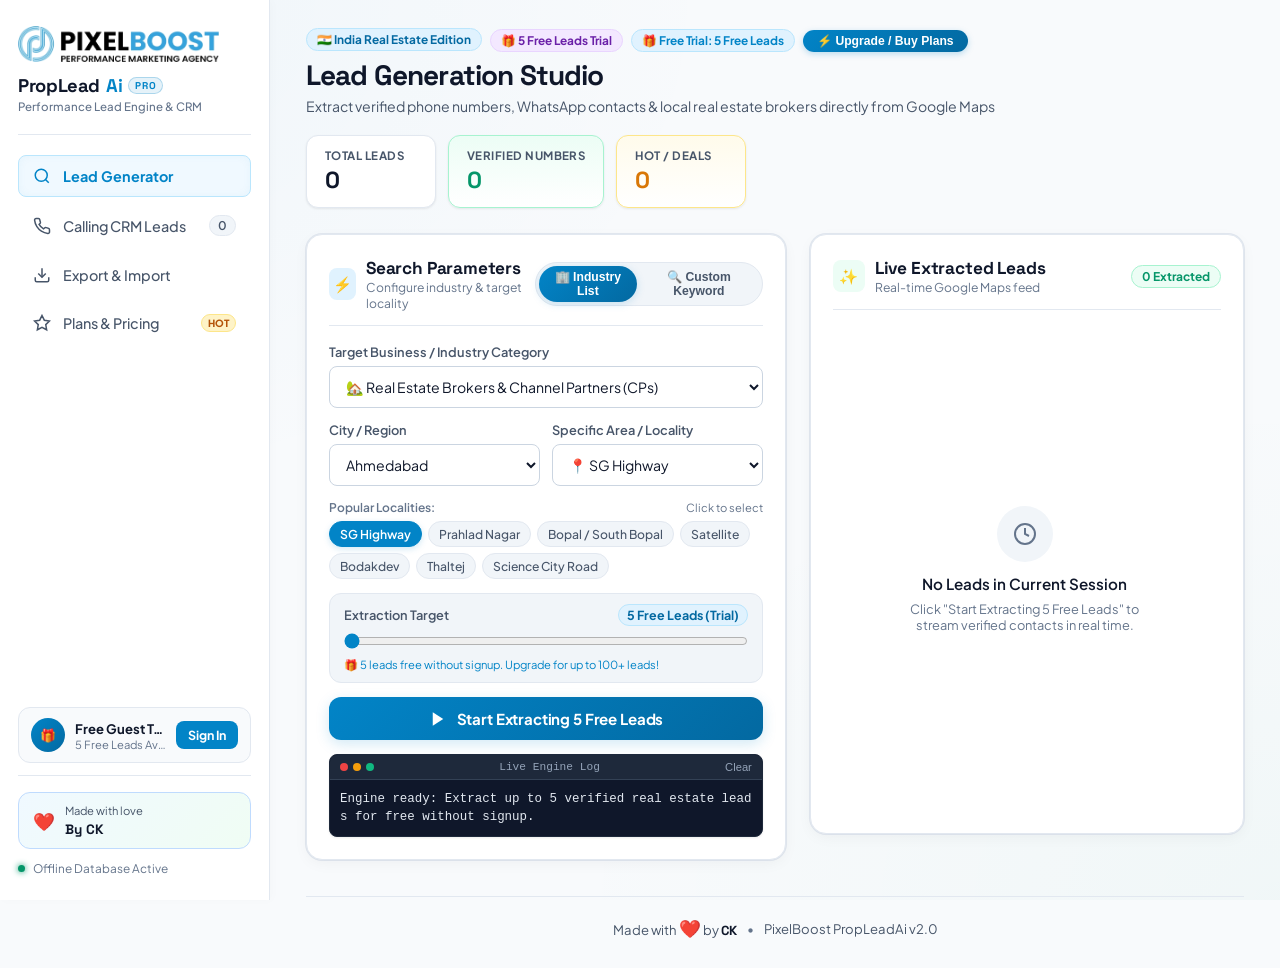
==== static/index.html @ d2bf22d0 "Add 5 free leads trial without signup & official pricing plans with WhatsApp checkout" ====
<!DOCTYPE html>
<html lang="en">
<head>
  <meta charset="UTF-8">
  <meta name="viewport" content="width=device-width, initial-scale=1.0">
  <title>PixelBoost PropLeadAi — Real Estate Lead Generation & Calling CRM</title>
  <meta name="description" content="PixelBoost PropLeadAi - AI-Powered Real Estate Lead Scraper & Telecalling CRM for India. Extract verified phone numbers, WhatsApp, and Instagram contacts from Google Maps.">
  <link rel="icon" type="image/png" href="logo_icon.png">
  <link rel="preconnect" href="https://fonts.googleapis.com">
  <link rel="preconnect" href="https://fonts.gstatic.com" crossorigin>
  <link href="https://fonts.googleapis.com/css2?family=Plus+Jakarta+Sans:wght@300;400;500;600;700;800&family=Space+Grotesk:wght@500;700&display=swap" rel="stylesheet">
  <link rel="stylesheet" href="style.css">
</head>
<body>
  <div class="app-layout">
    <!-- Sidebar Navigation -->
    <aside class="sidebar">
      <div class="sidebar-brand">
        <div class="brand-logo-wrap">
          <img src="logo_badge.png" alt="PixelBoost Logo" class="sidebar-logo-img">
        </div>
        <div class="brand-text">
          <h2>PropLead<span class="brand-highlight">Ai</span> <span class="pro-badge">PRO</span></h2>
          <p class="brand-sub">Performance Lead Engine & CRM</p>
        </div>
      </div>

      <nav class="sidebar-nav">
        <button class="nav-item active" data-tab="scraper" id="nav-scraper">
          <svg width="18" height="18" viewBox="0 0 24 24" fill="none" stroke="currentColor" stroke-width="2">
            <circle cx="11" cy="11" r="8"></circle>
            <line x1="21" y1="21" x2="16.65" y2="16.65"></line>
          </svg>
          <span>Lead Generator</span>
        </button>
        <button class="nav-item" data-tab="crm" id="nav-crm">
          <svg width="18" height="18" viewBox="0 0 24 24" fill="none" stroke="currentColor" stroke-width="2">
            <path d="M22 16.92v3a2 2 0 0 1-2.18 2 19.79 19.79 0 0 1-8.63-3.07 19.5 19.5 0 0 1-6-6 19.79 19.79 0 0 1-3.07-8.67A2 2 0 0 1 4.11 2h3a2 2 0 0 1 2 1.72 12.84 12.84 0 0 0 .7 2.81 2 2 0 0 1-.45 2.11L8.09 9.91a16 16 0 0 0 6 6l1.27-1.27a2 2 0 0 1 2.11-.45 12.84 12.84 0 0 0 2.81.7A2 2 0 0 1 22 16.92z"></path>
          </svg>
          <span>Calling CRM Leads</span>
          <span class="count-pill" id="sidebar-lead-count">0</span>
        </button>
        <button class="nav-item" data-tab="export" id="nav-export">
          <svg width="18" height="18" viewBox="0 0 24 24" fill="none" stroke="currentColor" stroke-width="2">
            <path d="M21 15v4a2 2 0 0 1-2 2H5a2 2 0 0 1-2-2v-4"></path>
            <polyline points="7 10 12 15 17 10"></polyline>
            <line x1="12" y1="15" x2="12" y2="3"></line>
          </svg>
          <span>Export & Import</span>
        </button>
        <!-- Pricing & Plans Tab -->
        <button class="nav-item" data-tab="pricing" id="nav-pricing">
          <svg width="18" height="18" viewBox="0 0 24 24" fill="none" stroke="currentColor" stroke-width="2">
            <polygon points="12 2 15.09 8.26 22 9.27 17 14.14 18.18 21.02 12 17.77 5.82 21.02 7 14.14 2 9.27 8.91 8.26 12 2"></polygon>
          </svg>
          <span>Plans & Pricing</span>
          <span class="pro-tag-pill">HOT</span>
        </button>
        <!-- Master Admin Tab (Only for Super Admin) -->
        <button class="nav-item hidden" data-tab="admin" id="nav-admin">
          <svg width="18" height="18" viewBox="0 0 24 24" fill="none" stroke="currentColor" stroke-width="2">
            <path d="M17 21v-2a4 4 0 0 0-4-4H5a4 4 0 0 0-4 4v2"></path>
            <circle cx="9" cy="7" r="4"></circle>
            <path d="M23 21v-2a4 4 0 0 0-3-3.87"></path>
            <path d="M16 3.13a4 4 0 0 1 0 7.75"></path>
          </svg>
          <span>Master Admin</span>
          <span class="admin-shield-badge">Admin</span>
        </button>
      </nav>

      <!-- User Account & Tenant Profile Card -->
      <div class="user-profile-card">
        <div class="user-avatar-circle" id="user-avatar-initials">🎁</div>
        <div class="user-meta-box">
          <div class="user-meta-name" id="user-display-name">Free Guest Trial</div>
          <div class="user-meta-email" id="user-display-email">5 Free Leads Available</div>
        </div>
        <a href="/login.html" class="btn-guest-login-btn hidden" id="btn-guest-login">Sign In</a>
        <button class="btn-logout hidden" id="btn-logout" title="Sign Out">
          <svg width="16" height="16" viewBox="0 0 24 24" fill="none" stroke="currentColor" stroke-width="2">
            <path d="M9 21H5a2 2 0 0 1-2-2V5a2 2 0 0 1 2-2h4"></path>
            <polyline points="16 17 21 12 16 7"></polyline>
            <line x1="21" y1="12" x2="9" y2="12"></line>
          </svg>
        </button>
      </div>

      <div class="sidebar-footer">
        <div class="made-by-card">
          <span class="heart-pulse">❤️</span>
          <div class="made-by-text">
            <span>Made with love</span>
            <strong>By CK</strong>
          </div>
        </div>
        <div class="system-status">
          <span class="live-dot"></span>
          <span id="tenant-status-label">Offline Database Active</span>
        </div>
      </div>
    </aside>

    <!-- Main Content Area -->
    <main class="main-content">
      <!-- Top Header Stats Bar -->
      <header class="top-header">
        <div class="header-title-box">
          <div style="display: flex; align-items: center; gap: 8px; flex-wrap: wrap;">
            <div class="badge-pill">🇮🇳 India Real Estate Edition</div>
            <div class="tenant-badge-pill" id="header-tenant-pill">🎁 5 Free Leads Trial</div>
            <div class="credits-counter-pill" id="header-credits-pill">🎯 Credits: 5 Free Leads</div>
            <button class="btn-header-upgrade" id="btn-header-upgrade">⚡ Upgrade / Buy Plans</button>
          </div>
          <h1 id="page-title">Lead Generation Studio</h1>
          <p id="page-subtitle">Extract verified phone numbers, WhatsApp contacts & local real estate brokers directly from Google Maps</p>
        </div>
        <div class="header-metrics">
          <div class="metric-card">
            <span class="metric-label">Total Leads</span>
            <span class="metric-num" id="stat-total">0</span>
          </div>
          <div class="metric-card highlight-green">
            <span class="metric-label">Verified Numbers</span>
            <span class="metric-num text-emerald" id="stat-phone">0</span>
          </div>
          <div class="metric-card highlight-amber">
            <span class="metric-label">Hot / Deals</span>
            <span class="metric-num text-amber" id="stat-interested">0</span>
          </div>
        </div>
      </header>

      <!-- TAB 1: SCRAPER STUDIO -->
      <section class="tab-pane active" id="tab-scraper">
        <div class="scraper-grid">
          <!-- Scraper Control Card -->
          <div class="card scraper-card">
            <div class="card-top-bar">
              <div class="card-heading">
                <span class="card-icon-tag">⚡</span>
                <div>
                  <h3>Search Parameters</h3>
                  <p>Configure industry & target locality</p>
                </div>
              </div>
              <!-- Search Mode Toggle -->
              <div class="mode-toggle-group">
                <button type="button" class="mode-btn active" id="mode-btn-preset">🏢 Industry List</button>
                <button type="button" class="mode-btn" id="mode-btn-custom">🔍 Custom Keyword</button>
              </div>
            </div>
            
            <form id="scraper-form" class="clean-form">
              <!-- Industry Category Preset -->
              <div class="form-row" id="group-preset-category">
                <label class="form-label">Target Business / Industry Category</label>
                <div class="input-wrapper">
                  <select id="search-category" class="select-field">
                    <optgroup label="🏠 Real Estate & Property">
                      <option value="Real Estate Agents" selected>🏡 Real Estate Brokers & Channel Partners (CPs)</option>
                      <option value="Builders and Developers">🏗️ Builders & Real Estate Developers</option>
                      <option value="Commercial Real Estate Agency">🏢 Commercial Property Brokers & Consultants</option>
                      <option value="Interior Designers">🎨 Interior Designers & Architects</option>
                      <option value="Civil Contractors">🔨 Civil Engineers & Building Contractors</option>
                      <option value="Home Loan Agents">💳 Home Loan Agents & DSAs</option>
                      <option value="Property Lawyers">⚖️ Property Advocates & Title Lawyers</option>
                      <option value="Property Valuers">📋 Approved Property Valuers & Surveyors</option>
                    </optgroup>
                    <optgroup label="🏢 High-Ticket Services & Finance">
                      <option value="Chartered Accountants">📊 Chartered Accountants (CAs) & Tax Advisors</option>
                      <option value="Business Consultants">💼 Business Management Consultants</option>
                      <option value="Financial Advisors">📈 Wealth Managers & Mutual Fund Distributors</option>
                      <option value="Insurance Agency">🛡️ General & Life Insurance Brokers</option>
                    </optgroup>
                    <optgroup label="🏥 Healthcare & Wellness">
                      <option value="Doctors and Clinics">🩺 Specialist Doctors & Multi-Speciality Clinics</option>
                      <option value="Dentists">🦷 Dental Surgeons & Implant Clinics</option>
                      <option value="Hospitals">🏥 Private Hospitals & Nursing Homes</option>
                      <option value="Diagnostic Centers">🔬 Pathology Labs & MRI Centers</option>
                      <option value="Pharmaceutical Manufacturers">💊 Pharma Manufacturers & Stockists</option>
                    </optgroup>
                    <optgroup label="🚗 Auto, Retail & Hospitality">
                      <option value="Car Dealers">🚘 Used & Luxury Car Dealerships</option>
                      <option value="Jewellery Showrooms">💎 Gold & Diamond Jewellery Showrooms</option>
                      <option value="Hotels and Resorts">🏨 Boutique Hotels & Luxury Resorts</option>
                      <option value="Banquet Halls">🎉 Banquet Halls & Wedding Lawns</option>
                    </optgroup>
                    <optgroup label="🎓 Education & Tech">
                      <option value="Coaching Institutes">📚 IIT/NEET & UPSC Coaching Centers</option>
                      <option value="Overseas Education Consultants">✈️ Study Visa & Immigration Consultants</option>
                      <option value="Software Companies">💻 IT Services & Software Agencies</option>
                    </optgroup>
                  </select>
                </div>
              </div>

              <!-- Custom Keyword (Hidden by default) -->
              <div class="form-row hidden" id="group-custom-keyword">
                <label class="form-label">Custom Search Keyword</label>
                <div class="input-wrapper">
                  <input type="text" id="custom-query" class="text-field" placeholder="e.g. Solar panel installers, Organic food exporters...">
                </div>
              </div>

              <!-- City and Locality 2-Column Row -->
              <div class="form-grid-2">
                <div class="form-row">
                  <label class="form-label">City / Region</label>
                  <select id="preset-city-select" class="select-field">
                    <optgroup label="🏙️ Top Indian Metros">
                      <option value="Ahmedabad" selected>Ahmedabad</option>
                      <option value="Mumbai">Mumbai</option>
                      <option value="Delhi NCR">Delhi NCR</option>
                      <option value="Bengaluru">Bengaluru</option>
                      <option value="Hyderabad">Hyderabad</option>
                      <option value="Pune">Pune</option>
                      <option value="Chennai">Chennai</option>
                      <option value="Kolkata">Kolkata</option>
                    </optgroup>
                    <optgroup label="🚀 High-Growth Tier-2 Hubs">
                      <option value="Surat">Surat</option>
                      <option value="Vadodara">Vadodara</option>
                      <option value="Rajkot">Rajkot</option>
                      <option value="Jaipur">Jaipur</option>
                      <option value="Indore">Indore</option>
                      <option value="Lucknow">Lucknow</option>
                      <option value="Chandigarh">Chandigarh</option>
                      <option value="Nagpur">Nagpur</option>
                      <option value="Coimbatore">Coimbatore</option>
                      <option value="Kochi">Kochi</option>
                    </optgroup>
                  </select>
                </div>

                <div class="form-row">
                  <label class="form-label">Specific Area / Locality</label>
                  <select id="preset-locality-select" class="select-field">
                    <!-- Populated dynamically via JS -->
                  </select>
                </div>
              </div>

              <!-- Quick Locality Chips -->
              <div class="form-row" id="chips-area-group">
                <div class="chip-label-row">
                  <span class="sub-label">Popular Localities:</span>
                  <span class="text-dim-xs">Click to select</span>
                </div>
                <div class="chips-container" id="quick-locality-chips"></div>
              </div>

              <!-- Max Results Volume Slider -->
              <div class="form-row">
                <div class="slider-box">
                  <div class="slider-header">
                    <span class="form-label">Extraction Target</span>
                    <span class="slider-pill" id="target-count-badge">5 Free Leads (Trial)</span>
                  </div>
                  <input type="range" id="max-results" min="5" max="100" value="5" step="5" class="range-slider">
                  <span class="text-dim-xs" id="slider-helper-text" style="margin-top: 4px; display: block; color: var(--primary);">🎁 5 leads free without signup. Upgrade for up to 100+ leads!</span>
                </div>
              </div>

              <!-- Start Button -->
              <button type="submit" class="btn-hero btn-extract" id="btn-start-scrape">
                <svg width="18" height="18" viewBox="0 0 24 24" fill="currentColor">
                  <polygon points="5 3 19 12 5 21 5 3"></polygon>
                </svg>
                <span>Start Extracting 5 Free Leads</span>
              </button>

              <!-- Stop Button -->
              <button type="button" class="btn-hero btn-stop hidden" id="btn-stop-scrape">
                <svg width="18" height="18" viewBox="0 0 24 24" fill="currentColor">
                  <rect x="6" y="6" width="12" height="12"></rect>
                </svg>
                <span>Stop Extraction</span>
              </button>
            </form>

            <!-- Progress Bar -->
            <div class="progress-box hidden" id="progress-container">
              <div class="progress-info">
                <span id="progress-status-text">Initializing Browser...</span>
                <span id="progress-percent" class="font-mono">0%</span>
              </div>
              <div class="progress-bar-bg">
                <div class="progress-bar-fill" id="progress-bar"></div>
              </div>
            </div>

            <!-- Terminal Console Logs -->
            <div class="console-box">
              <div class="console-top">
                <div class="console-lights">
                  <span></span><span></span><span></span>
                </div>
                <span class="console-title">Live Engine Log</span>
                <button type="button" class="console-clear" id="btn-clear-logs">Clear</button>
              </div>
              <div class="console-body" id="console-logs">
                <div class="log-line text-dim">Engine ready: Extract up to 5 verified real estate leads for free without signup.</div>
              </div>
            </div>
          </div>

          <!-- Live Feed Stream Card -->
          <div class="card stream-card">
            <div class="card-top-bar">
              <div class="card-heading">
                <span class="card-icon-tag green">✨</span>
                <div>
                  <h3>Live Extracted Leads</h3>
                  <p>Real-time Google Maps feed</p>
                </div>
              </div>
              <span class="live-counter" id="live-extracted-counter">0 Extracted</span>
            </div>

            <div class="stream-scroll-box" id="live-leads-list">
              <div class="stream-empty" id="stream-placeholder">
                <div class="empty-icon-circle">
                  <svg width="24" height="24" viewBox="0 0 24 24" fill="none" stroke="currentColor" stroke-width="2">
                    <circle cx="12" cy="12" r="10"></circle>
                    <polyline points="12 6 12 12 16 14"></polyline>
                  </svg>
                </div>
                <h4>No Leads in Current Session</h4>
                <p>Click "Start Extracting 5 Free Leads" to stream verified contacts in real time.</p>
              </div>
            </div>
          </div>
        </div>
      </section>

      <!-- TAB 2: CRM PIPELINE -->
      <section class="tab-pane" id="tab-crm">
        <div class="card crm-card">
          <!-- CRM Toolbar -->
          <div class="crm-header-toolbar">
            <div class="search-input-box">
              <svg width="16" height="16" viewBox="0 0 24 24" fill="none" stroke="currentColor" stroke-width="2">
                <circle cx="11" cy="11" r="8"></circle>
                <line x1="21" y1="21" x2="16.65" y2="16.65"></line>
              </svg>
              <input type="text" id="crm-search" placeholder="Search by name, phone, address, note">
            </div>

            <div class="filter-controls">
              <select id="filter-status" class="filter-select">
                <option value="">All Statuses</option>
                <option value="New">🟢 New</option>
                <option value="Interested">⭐ Interested / Hot</option>
                <option value="Follow-up">📅 Follow-up</option>
                <option value="RNR">📵 Ringing / No Answer</option>
                <option value="Not Interested">❌ Not Interested</option>
                <option value="Deal Closed">🏆 Deal Closed</option>
              </select>

              <select id="filter-area" class="filter-select">
                <option value="">📍 All Areas / Cities</option>
              </select>

              <select id="filter-phone" class="filter-select">
                <option value="">📞 Has Phone Number</option>
                <option value="true">With Phone Only</option>
                <option value="false">Without Phone</option>
              </select>

              <button class="btn-control" id="btn-refresh-leads">
                <svg width="14" height="14" viewBox="0 0 24 24" fill="none" stroke="currentColor" stroke-width="2">
                  <polyline points="23 4 23 10 17 10"></polyline>
                  <path d="M20.49 15a9 9 0 1 1-2.12-9.36L23 10"></path>
                </svg>
                <span>Refresh</span>
              </button>
            </div>
          </div>

          <!-- Bulk Selection Actions Bar -->
          <div class="bulk-bar hidden" id="bulk-actions-bar">
            <span><strong id="selected-count">0</strong> leads selected</span>
            <div class="bulk-actions-right">
              <select id="bulk-status-select" class="select-field-sm">
                <option value="">Set Status...</option>
                <option value="New">New</option>
                <option value="Interested">Interested / Hot</option>
                <option value="Follow-up">Follow-up</option>
                <option value="RNR">Ringing / No Answer</option>
                <option value="Not Interested">Not Interested</option>
                <option value="Deal Closed">Deal Closed</option>
              </select>
              <button class="btn-sm btn-primary-sm" id="btn-apply-bulk-status">Apply Status</button>
              <button class="btn-sm btn-danger-sm" id="btn-bulk-delete">Delete Selected</button>
            </div>
          </div>

          <!-- Table Container -->
          <div class="crm-table-container">
            <table class="crm-table" id="leads-table">
              <thead>
                <tr>
                  <th style="width: 38px;">
                    <input type="checkbox" id="select-all-leads">
                  </th>
                  <th>Business / Contact Name</th>
                  <th>Calling & WhatsApp</th>
                  <th>Locality & Address</th>
                  <th>Rating</th>
                  <th>Calling Pipeline</th>
                  <th>Staff Notes / Comments</th>
                  <th style="text-align: right;">Actions</th>
                </tr>
              </thead>
              <tbody id="leads-table-body">
                <tr>
                  <td colspan="8" style="text-align: center; padding: 40px; color: var(--text-dim);">
                    Loading verified leads...
                  </td>
                </tr>
              </tbody>
            </table>
          </div>

          <!-- Table Footer -->
          <div class="table-footer-bar">
            <span id="crm-footer-stats">Showing 0 of 0 leads</span>
            <div class="footer-export-btns">
              <a href="/api/export/csv" target="_blank" class="btn-text-link" id="crm-quick-csv">Download CSV</a>
              <a href="/api/export/excel" target="_blank" class="btn-text-link" id="crm-quick-excel">Download Excel</a>
            </div>
          </div>
        </div>
      </section>

      <!-- TAB 3: EXPORT & IMPORT -->
      <section class="tab-pane" id="tab-export">
        <div class="export-layout">
          <!-- Formatted Export Card -->
          <div class="card export-card">
            <div class="card-top-bar">
              <div class="card-heading">
                <span class="card-icon-tag">📥</span>
                <div>
                  <h3>Telecalling Sheets</h3>
                  <p>Export formatted sheets for callers</p>
                </div>
              </div>
            </div>

            <div class="export-formats-grid">
              <div class="export-format-item">
                <div class="format-icon excel-icon">XLSX</div>
                <div class="format-desc">
                  <h4>Microsoft Excel Spreadsheet</h4>
                  <p>Formatted calling sheet with clickable WhatsApp & dial links.</p>
                </div>
                <a href="/api/export/excel" target="_blank" class="btn-download" id="btn-export-excel-main">Download Excel</a>
              </div>

              <div class="export-format-item">
                <div class="format-icon csv-icon">CSV</div>
                <div class="format-desc">
                  <h4>Standard CSV Export</h4>
                  <p>Compatible with all dialers, Google Sheets, and CRM tools.</p>
                </div>
                <a href="/api/export/csv" target="_blank" class="btn-download secondary" id="btn-export-csv-main">Download CSV</a>
              </div>
            </div>
          </div>

          <!-- CSV Import Card -->
          <div class="card import-card">
            <div class="card-top-bar">
              <div class="card-heading">
                <span class="card-icon-tag">📤</span>
                <div>
                  <h3>Merge Existing Sheets</h3>
                  <p>Import CSV with automatic phone deduplication</p>
                </div>
              </div>
            </div>

            <form id="import-form" class="dropzone-box">
              <input type="file" id="import-file" accept=".csv" class="file-hidden">
              <label for="import-file" class="dropzone-content">
                <div class="upload-icon-circle">
                  <svg width="28" height="28" viewBox="0 0 24 24" fill="none" stroke="currentColor" stroke-width="1.8">
                    <path d="M21 15v4a2 2 0 0 1-2 2H5a2 2 0 0 1-2-2v-4"></path>
                    <polyline points="17 8 12 3 7 8"></polyline>
                    <line x1="12" y1="3" x2="12" y2="15"></line>
                  </svg>
                </div>
                <span class="dropzone-main-text">Click to choose a CSV file or drag & drop</span>
                <span class="dropzone-sub-text" id="file-name-display">Supports columns: Name, Phone, Address, City</span>
              </label>
              <button type="submit" class="btn-hero full-width mt-3" id="btn-import-submit" disabled>
                <span>Import & Merge Into CRM</span>
              </button>
            </form>
            <div id="import-result"></div>
          </div>
        </div>
      </section>

      <!-- TAB 4: PRICING & PLANS -->
      <section class="tab-pane" id="tab-pricing">
        <div class="pricing-header-banner">
          <div class="badge-pill">💎 Transparent Pricing</div>
          <h2>Simple, Transparent Lead Plans</h2>
          <p>Extract verified real estate leads with direct WhatsApp & phone contacts. Get 5 leads free without signup!</p>
        </div>

        <!-- Pricing Matrix Table (Exact Match to User Specs) -->
        <div class="card pricing-table-card">
          <div class="card-top-bar">
            <div class="card-heading">
              <span class="card-icon-tag">📊</span>
              <div>
                <h3>Official Plan Comparison Matrix</h3>
                <p>Transparent pricing with per-lead rates</p>
              </div>
            </div>
          </div>

          <div class="pricing-table-wrap">
            <table class="pricing-matrix-table">
              <thead>
                <tr>
                  <th>Plan</th>
                  <th>Leads</th>
                  <th>Price</th>
                  <th>प्रति Lead (Cost/Lead)</th>
                  <th style="text-align: right;">Action</th>
                </tr>
              </thead>
              <tbody>
                <tr class="plan-row-free">
                  <td>
                    <div class="plan-cell-title">
                      <span class="plan-emoji">🆓</span>
                      <strong>Free</strong>
                      <span class="plan-trial-badge">Instant Preview</span>
                    </div>
                  </td>
                  <td><span class="font-mono font-bold">5 Leads</span></td>
                  <td><span class="font-mono text-emerald font-bold">₹0</span></td>
                  <td><span class="text-dim">—</span></td>
                  <td style="text-align: right;">
                    <button class="btn-plan-select btn-free-action" onclick="app.startFreeTrial()">Extract 5 Free</button>
                  </td>
                </tr>

                <tr class="plan-row-starter">
                  <td>
                    <div class="plan-cell-title">
                      <span class="plan-emoji">🚀</span>
                      <strong>Starter</strong>
                    </div>
                  </td>
                  <td><span class="font-mono font-bold">5 Leads</span></td>
                  <td><span class="font-mono font-bold text-main">₹79</span></td>
                  <td><span class="font-mono">₹15.80</span></td>
                  <td style="text-align: right;">
                    <button class="btn-plan-select" onclick="app.buyPlan('Starter', 5, 79)">Buy Starter (₹79)</button>
                  </td>
                </tr>

                <tr class="plan-row-growth">
                  <td>
                    <div class="plan-cell-title">
                      <span class="plan-emoji">📈</span>
                      <strong>Growth</strong>
                    </div>
                  </td>
                  <td><span class="font-mono font-bold">40 Leads</span></td>
                  <td><span class="font-mono font-bold text-main">₹499</span></td>
                  <td><span class="font-mono">₹12.48</span></td>
                  <td style="text-align: right;">
                    <button class="btn-plan-select" onclick="app.buyPlan('Growth', 40, 499)">Buy Growth (₹499)</button>
                  </td>
                </tr>

                <tr class="plan-row-pro highlight-pro-row">
                  <td>
                    <div class="plan-cell-title">
                      <span class="plan-emoji">⭐</span>
                      <strong>Professional</strong>
                      <span class="popular-ribbon">⭐ Most Popular</span>
                    </div>
                  </td>
                  <td><span class="font-mono font-bold text-primary">100 Leads</span></td>
                  <td><span class="font-mono font-bold text-primary font-xl">₹999</span></td>
                  <td><span class="font-mono text-emerald font-bold">₹9.99 <span class="badge-saving">Lowest Rate</span></span></td>
                  <td style="text-align: right;">
                    <button class="btn-plan-select btn-pro-action" onclick="app.buyPlan('Professional', 100, 999)">⚡ Get Pro (₹999)</button>
                  </td>
                </tr>

                <tr class="plan-row-agency">
                  <td>
                    <div class="plan-cell-title">
                      <span class="plan-emoji">🏢</span>
                      <strong>Agency</strong>
                    </div>
                  </td>
                  <td><span class="font-mono font-bold">250+ Leads</span></td>
                  <td><span class="font-mono font-bold">Contact Sales</span></td>
                  <td><span class="text-dim">Custom</span></td>
                  <td style="text-align: right;">
                    <button class="btn-plan-select btn-agency-action" onclick="app.buyPlan('Agency', '250+', 'Custom')">Contact Sales</button>
                  </td>
                </tr>
              </tbody>
            </table>
          </div>
        </div>

        <!-- Plan Feature Cards Grid -->
        <div class="pricing-cards-grid">
          <!-- Free Card -->
          <div class="pricing-card">
            <div class="pricing-card-header">
              <div class="tier-tag">🆓 FREE TRIAL</div>
              <h3 class="tier-title">Free Preview</h3>
              <div class="tier-price-box">
                <span class="tier-currency">₹</span>
                <span class="tier-amount">0</span>
                <span class="tier-period">/ 5 leads</span>
              </div>
              <p class="tier-desc">Test real-time lead extraction instantly with no signup required.</p>
            </div>
            <ul class="tier-features">
              <li>✅ 5 Verified Real Estate Leads</li>
              <li>✅ Live Google Maps Search</li>
              <li>✅ Verified Calling Numbers</li>
              <li>✅ Instant On-Screen Preview</li>
              <li>❌ CRM Multi-agent Sync</li>
              <li>❌ Bulk CSV/Excel Downloads</li>
            </ul>
            <button class="btn-tier-cta" onclick="app.startFreeTrial()">Extract 5 Leads Free</button>
          </div>

          <!-- Starter Card -->
          <div class="pricing-card">
            <div class="pricing-card-header">
              <div class="tier-tag">🚀 STARTER</div>
              <h3 class="tier-title">Starter</h3>
              <div class="tier-price-box">
                <span class="tier-currency">₹</span>
                <span class="tier-amount">79</span>
                <span class="tier-period">/ 5 leads</span>
              </div>
              <div class="tier-per-lead">₹15.80 per lead</div>
              <p class="tier-desc">Perfect for individual brokers testing lead outreach in a specific locality.</p>
            </div>
            <ul class="tier-features">
              <li>✅ 5 Verified Contact Leads</li>
              <li>✅ 1-Click WhatsApp Direct Chat</li>
              <li>✅ Telecalling CRM Pipeline</li>
              <li>✅ Full Excel & CSV Export</li>
              <li>✅ Instant Account Activation</li>
            </ul>
            <button class="btn-tier-cta" onclick="app.buyPlan('Starter', 5, 79)">Buy Starter Pack (₹79)</button>
          </div>

          <!-- Growth Card -->
          <div class="pricing-card">
            <div class="pricing-card-header">
              <div class="tier-tag">📈 GROWTH</div>
              <h3 class="tier-title">Growth</h3>
              <div class="tier-price-box">
                <span class="tier-currency">₹</span>
                <span class="tier-amount">499</span>
                <span class="tier-period">/ 40 leads</span>
              </div>
              <div class="tier-per-lead">₹12.48 per lead</div>
              <p class="tier-desc">Ideal for active real estate consultants & property marketing teams.</p>
            </div>
            <ul class="tier-features">
              <li>✅ 40 Verified High-Intent Leads</li>
              <li>✅ 1-Click WhatsApp & Dial Links</li>
              <li>✅ Complete Telecalling CRM Tracker</li>
              <li>✅ Status Pipeline (Hot, Follow-up)</li>
              <li>✅ Excel & CSV Calling Sheets</li>
              <li>✅ Dedicated Priority Support</li>
            </ul>
            <button class="btn-tier-cta" onclick="app.buyPlan('Growth', 40, 499)">Buy Growth Pack (₹499)</button>
          </div>

          <!-- Professional Card (Featured) -->
          <div class="pricing-card featured-pro-card">
            <div class="featured-ribbon">⭐ BEST VALUE (₹9.99/LEAD)</div>
            <div class="pricing-card-header">
              <div class="tier-tag pro-tag">⭐ PROFESSIONAL</div>
              <h3 class="tier-title">Professional</h3>
              <div class="tier-price-box">
                <span class="tier-currency">₹</span>
                <span class="tier-amount">999</span>
                <span class="tier-period">/ 100 leads</span>
              </div>
              <div class="tier-per-lead highlight-rate">₹9.99 per lead (Lowest Price!)</div>
              <p class="tier-desc">Top choice for real estate agencies, builder sales desks & CP networks.</p>
            </div>
            <ul class="tier-features">
              <li>✅ <strong>100 Verified High-Quality Leads</strong></li>
              <li>✅ Multi-City & Locality Deep Search</li>
              <li>✅ Instagram & Social Media Contact Scraping</li>
              <li>✅ Unlimited CSV & Excel Telecalling Sheets</li>
              <li>✅ Full CRM Notes & Pipeline Management</li>
              <li>✅ Lifetime Leads Database Retention</li>
              <li>✅ Direct WhatsApp Priority Onboarding</li>
            </ul>
            <button class="btn-tier-cta btn-featured-cta" onclick="app.buyPlan('Professional', 100, 999)">⚡ Get Professional (₹999)</button>
          </div>

          <!-- Agency Card -->
          <div class="pricing-card">
            <div class="pricing-card-header">
              <div class="tier-tag">🏢 AGENCY / ENTERPRISE</div>
              <h3 class="tier-title">Agency Enterprise</h3>
              <div class="tier-price-box">
                <span class="tier-amount font-lg">Custom</span>
                <span class="tier-period">/ 250+ leads</span>
              </div>
              <div class="tier-per-lead">Volume-discounted bulk rate</div>
              <p class="tier-desc">For large real estate firms, call centers, and builder marketing agencies.</p>
            </div>
            <ul class="tier-features">
              <li>✅ 250 to 50,000+ Custom Leads Quota</li>
              <li>✅ Multi-Agent Sub Accounts & Roles</li>
              <li>✅ Master Admin Client Dashboard</li>
              <li>✅ Automated Daily Extraction Batches</li>
              <li>✅ Dedicated Account Manager & VIP SLA</li>
            </ul>
            <button class="btn-tier-cta" onclick="app.buyPlan('Agency', '250+', 'Custom')">Contact CK on WhatsApp</button>
          </div>
        </div>
      </section>

      <!-- TAB 5: MASTER ADMIN DASHBOARD (CK ONLY) -->
      <section class="tab-pane" id="tab-admin">
        <div class="card admin-master-card">
          <div class="card-top-bar">
            <div class="card-heading">
              <span class="card-icon-tag" style="background: #fef3c7; color: #b45309;">👑</span>
              <div>
                <h3>Master Admin Management Hub</h3>
                <p>Manage customer tenants, allocate lead quotas, and oversee platform usage</p>
              </div>
            </div>
            <button class="btn-hero btn-extract" style="width: auto; padding: 8px 16px; font-size: 0.85rem;" id="btn-open-add-client-modal">
              <svg width="16" height="16" viewBox="0 0 24 24" fill="none" stroke="currentColor" stroke-width="2.5">
                <line x1="12" y1="5" x2="12" y2="19"></line>
                <line x1="5" y1="12" x2="19" y2="12"></line>
              </svg>
              <span>+ Add New Customer Account</span>
            </button>
          </div>

          <!-- Master Admin Analytics Grid -->
          <div class="admin-stats-grid">
            <div class="admin-stat-box">
              <span class="admin-stat-label">Total Customer Accounts</span>
              <span class="admin-stat-num" id="admin-stat-clients">0</span>
            </div>
            <div class="admin-stat-box highlight-active">
              <span class="admin-stat-label">Active Paying Clients</span>
              <span class="admin-stat-num text-emerald" id="admin-stat-active-clients">0</span>
            </div>
            <div class="admin-stat-box">
              <span class="admin-stat-label">Total Platform Leads</span>
              <span class="admin-stat-num text-amber" id="admin-stat-total-leads">0</span>
            </div>
            <div class="admin-stat-box">
              <span class="admin-stat-label">Total Credits Consumed</span>
              <span class="admin-stat-num" id="admin-stat-credits-consumed">0</span>
            </div>
          </div>

          <!-- Customers Table -->
          <div class="crm-table-container mt-4">
            <table class="crm-table" id="admin-users-table">
              <thead>
                <tr>
                  <th>Client / Company Name</th>
                  <th>Email Address</th>
                  <th>Role</th>
                  <th>Lead Quota & Usage</th>
                  <th>Leads in DB</th>
                  <th>Account Status</th>
                  <th style="text-align: right;">Manage Actions</th>
                </tr>
              </thead>
              <tbody id="admin-users-table-body">
                <tr>
                  <td colspan="7" style="text-align: center; padding: 30px; color: var(--text-dim);">
                    Loading customer accounts...
                  </td>
                </tr>
              </tbody>
            </table>
          </div>
        </div>
      </section>

      <!-- Attribution Footer -->
      <footer class="app-footer">
        <div class="footer-attribution">
          <span>Made with <span class="heart-pulse">❤️</span> by <strong>CK</strong></span>
          <span class="dot-separator">•</span>
          <span>PixelBoost PropLeadAi v2.0</span>
        </div>
      </footer>
    </main>
  </div>

  <!-- Modal: Pricing & Upgrade Popup (Auto triggered after 5 free leads) -->
  <div class="modal-overlay hidden" id="pricing-modal">
    <div class="modal-card pricing-modal-card">
      <div class="modal-header">
        <div style="display: flex; align-items: center; gap: 10px;">
          <span style="font-size: 1.6rem;">🎉</span>
          <div>
            <h3 id="pricing-modal-title">Upgrade to Extract More Verified Leads</h3>
            <p class="modal-subtitle" id="pricing-modal-subtitle">You've unlocked 5 free preview leads! Choose a plan below to unlock full CRM access & bulk leads.</p>
          </div>
        </div>
        <button class="modal-close" id="btn-close-pricing-modal">&times;</button>
      </div>

      <div class="pricing-modal-body">
        <div class="modal-plans-mini-grid">
          <!-- Starter -->
          <div class="modal-plan-mini-box">
            <div class="mini-box-header">
              <strong>🚀 Starter</strong>
              <span class="mini-price">₹79</span>
            </div>
            <div class="mini-leads-count">5 Leads <span class="mini-rate">(₹15.80/lead)</span></div>
            <button class="btn-mini-buy" onclick="app.buyPlan('Starter', 5, 79)">Buy ₹79</button>
          </div>

          <!-- Growth -->
          <div class="modal-plan-mini-box">
            <div class="mini-box-header">
              <strong>📈 Growth</strong>
              <span class="mini-price">₹499</span>
            </div>
            <div class="mini-leads-count">40 Leads <span class="mini-rate">(₹12.48/lead)</span></div>
            <button class="btn-mini-buy" onclick="app.buyPlan('Growth', 40, 499)">Buy ₹499</button>
          </div>

          <!-- Professional (Popular) -->
          <div class="modal-plan-mini-box highlight-pro-mini">
            <div class="mini-pro-badge">⭐ BEST VALUE</div>
            <div class="mini-box-header">
              <strong>⭐ Professional</strong>
              <span class="mini-price text-primary">₹999</span>
            </div>
            <div class="mini-leads-count text-emerald font-bold">100 Leads <span class="mini-rate">(₹9.99/lead)</span></div>
            <button class="btn-mini-buy btn-pro-mini" onclick="app.buyPlan('Professional', 100, 999)">⚡ Get Pro ₹999</button>
          </div>

          <!-- Agency -->
          <div class="modal-plan-mini-box">
            <div class="mini-box-header">
              <strong>🏢 Agency</strong>
              <span class="mini-price">Custom</span>
            </div>
            <div class="mini-leads-count">250+ Leads <span class="mini-rate">(Bulk Discount)</span></div>
            <button class="btn-mini-buy" onclick="app.buyPlan('Agency', '250+', 'Custom')">Contact Sales</button>
          </div>
        </div>

        <div class="modal-contact-help">
          <span>Need custom leads volume or bank transfer? Chat with CK on WhatsApp:</span>
          <a href="https://wa.me/919999999999?text=Hi%20CK,%20I%20am%20interested%20in%20buying%20PixelBoost%20PropLeadAi%20Lead%20Credits" target="_blank" class="btn-wa-inline" id="modal-wa-link">
            💬 Chat with CK on WhatsApp
          </a>
        </div>
      </div>
    </div>
  </div>

  <!-- Modal: Create / Edit Customer Account (Master Admin) -->
  <div class="modal-overlay hidden" id="client-modal">
    <div class="modal-card">
      <div class="modal-header">
        <h3 id="modal-client-title">Add New Customer Tenant</h3>
        <button class="modal-close" id="btn-close-client-modal">&times;</button>
      </div>
      <form id="client-form" class="clean-form" style="margin-top: 14px;">
        <input type="hidden" id="modal-client-id" value="">
        
        <div class="form-grid-2">
          <div class="form-row">
            <label class="form-label" for="client-name">Contact Person Name</label>
            <input type="text" id="client-name" class="text-field" placeholder="e.g. Rahul Sharma" required>
          </div>
          <div class="form-row">
            <label class="form-label" for="client-company">Company / Agency Name</label>
            <input type="text" id="client-company" class="text-field" placeholder="e.g. Skyline Realty Group">
          </div>
        </div>

        <div class="form-grid-2">
          <div class="form-row">
            <label class="form-label" for="client-email">Login Email Address</label>
            <input type="email" id="client-email" class="text-field" placeholder="client@realty.com" required>
          </div>
          <div class="form-row">
            <label class="form-label" for="client-password">Account Password</label>
            <input type="text" id="client-password" class="text-field" placeholder="Min 6 characters">
            <span class="text-dim-xs" id="client-password-help">Set initial login password</span>
          </div>
        </div>

        <div class="form-grid-2">
          <div class="form-row">
            <label class="form-label" for="client-credits">Lead Extraction Credit Plan</label>
            <select id="client-credits" class="select-field">
              <option value="5">Starter Plan (5 Leads — ₹79)</option>
              <option value="40">Growth Plan (40 Leads — ₹499)</option>
              <option value="100" selected>⭐ Professional Plan (100 Leads — ₹999)</option>
              <option value="250">Agency Pack (250 Leads)</option>
              <option value="500">Agency Pro (500 Leads)</option>
              <option value="1000">Enterprise Pack (1,000 Leads)</option>
              <option value="999999">Unlimited Master Pack</option>
            </select>
          </div>
          <div class="form-row">
            <label class="form-label" for="client-role">Role & Permissions</label>
            <select id="client-role" class="select-field">
              <option value="client" selected>Customer / Client</option>
              <option value="admin">Master Administrator</option>
            </select>
          </div>
        </div>

        <div class="modal-footer mt-4">
          <button type="button" class="btn-control" id="btn-cancel-client-modal">Cancel</button>
          <button type="submit" class="btn-hero btn-extract" style="width: auto; padding: 10px 22px;" id="btn-save-client">
            <span>Save Customer Account</span>
          </button>
        </div>
      </form>
    </div>
  <!-- Toast Notification Container -->
  <div class="toast-wrapper" id="toast-container"></div>

  <script src="app.js"></script>
</body>
</html>
---- static/style.css ----
/* ==========================================================================
   PixelBoost PropLeadAi — Modern Light Theme Design System
   Performance Real Estate Lead Scraper & CRM
   Made with ❤️ By CK
   ========================================================================== */

:root {
  /* Light Theme Color Tokens */
  --bg-app: #f8fafc;
  --bg-sidebar: #ffffff;
  --bg-card: #ffffff;
  --bg-card-hover: #f8fafc;
  --bg-input: #ffffff;
  --bg-elevated: #f1f5f9;

  --border-light: #e2e8f0;
  --border-focus: #0284c7;
  --border-highlight: rgba(2, 132, 199, 0.22);

  --text-main: #0f172a;
  --text-secondary: #475569;
  --text-dim: #64748b;

  --primary: #0284c7;
  --primary-cyan: #0284c7;
  --primary-light: #38bdf8;
  --primary-gradient: linear-gradient(135deg, #0284c7 0%, #0369a1 100%);
  --primary-glow: rgba(2, 132, 199, 0.18);

  --emerald: #059669;
  --emerald-bg: #ecfdf5;
  --emerald-border: #a7f3d0;

  --amber: #d97706;
  --amber-bg: #fffbeb;
  --amber-border: #fde68a;
  
  --rose: #e11d48;
  --rose-bg: #fff1f2;
  --rose-border: #fecdd3;

  --wa-green: #16a34a;
  --wa-bg: #dcfce7;
  --wa-border: #bbf7d0;

  --font-main: 'Plus Jakarta Sans', -apple-system, BlinkMacSystemFont, 'Segoe UI', Roboto, sans-serif;
  --font-brand: 'Space Grotesk', sans-serif;

  --radius-xs: 6px;
  --radius-sm: 8px;
  --radius-md: 12px;
  --radius-lg: 16px;
  --radius-pill: 9999px;

  --shadow-sm: 0 1px 3px rgba(0, 0, 0, 0.05), 0 1px 2px rgba(0, 0, 0, 0.03);
  --shadow-card: 0 4px 16px -2px rgba(15, 23, 42, 0.05), 0 0 0 1px #e2e8f0;
}

* {
  margin: 0;
  padding: 0;
  box-sizing: border-box;
}

body {
  font-family: var(--font-main);
  background-color: var(--bg-app);
  color: var(--text-main);
  min-height: 100vh;
  overflow-x: hidden;
  background-image: 
    radial-gradient(at 0% 0%, rgba(2, 132, 199, 0.04) 0px, transparent 40%),
    radial-gradient(at 100% 100%, rgba(5, 150, 105, 0.03) 0px, transparent 40%);
  background-attachment: fixed;
  -webkit-font-smoothing: antialiased;
}

/* App Layout */
.app-layout {
  display: flex;
  min-height: 100vh;
}

/* Sidebar */
.sidebar {
  width: 270px;
  background-color: var(--bg-sidebar);
  border-right: 1px solid var(--border-light);
  display: flex;
  flex-direction: column;
  padding: 24px 18px;
  position: sticky;
  top: 0;
  height: 100vh;
  z-index: 30;
  box-shadow: 2px 0 10px rgba(0, 0, 0, 0.02);
}

.sidebar-brand {
  display: flex;
  flex-direction: column;
  align-items: flex-start;
  gap: 10px;
  padding-bottom: 20px;
  border-bottom: 1px solid var(--border-light);
  margin-bottom: 20px;
}

.brand-logo-wrap {
  width: 100%;
  display: flex;
  align-items: center;
  padding: 2px 0;
}

.sidebar-logo-img {
  height: 36px;
  width: auto;
  max-width: 100%;
  object-fit: contain;
}

.brand-text h2 {
  font-family: var(--font-brand);
  font-size: 1.15rem;
  font-weight: 800;
  letter-spacing: -0.02em;
  display: flex;
  align-items: center;
  gap: 6px;
  color: var(--text-main);
}

.brand-highlight {
  color: var(--primary-cyan);
}

.pro-badge {
  font-size: 0.62rem;
  background: rgba(2, 132, 199, 0.1);
  color: var(--primary-cyan);
  border: 1px solid rgba(2, 132, 199, 0.25);
  padding: 1px 6px;
  border-radius: var(--radius-pill);
  font-weight: 800;
  letter-spacing: 0.06em;
}

.brand-sub {
  font-size: 0.72rem;
  color: var(--text-dim);
  font-weight: 500;
  margin-top: 2px;
}

.sidebar-nav {
  display: flex;
  flex-direction: column;
  gap: 6px;
  flex: 1;
}

.nav-item {
  display: flex;
  align-items: center;
  gap: 12px;
  padding: 11px 14px;
  background: transparent;
  border: 1px solid transparent;
  border-radius: var(--radius-sm);
  color: var(--text-secondary);
  font-family: var(--font-main);
  font-size: 0.9rem;
  font-weight: 500;
  cursor: pointer;
  transition: all 0.2s ease;
  width: 100%;
  text-align: left;
}

.nav-item:hover {
  color: var(--text-main);
  background: #f1f5f9;
}

.nav-item.active {
  color: var(--primary);
  background: #f0f9ff;
  border-color: #bae6fd;
  font-weight: 700;
  box-shadow: inset 0 0 8px rgba(2, 132, 199, 0.05);
}

.count-pill {
  margin-left: auto;
  font-size: 0.75rem;
  background: var(--bg-elevated);
  padding: 2px 8px;
  border-radius: var(--radius-pill);
  color: var(--text-secondary);
  border: 1px solid var(--border-light);
  font-weight: 600;
}

.sidebar-footer {
  padding-top: 16px;
  border-top: 1px solid var(--border-light);
  display: flex;
  flex-direction: column;
  gap: 12px;
}

/* Made with Love Card */
.made-by-card {
  background: linear-gradient(135deg, #f0f9ff 0%, #f0fdf4 100%);
  border: 1px solid #bfdbfe;
  border-radius: var(--radius-md);
  padding: 10px 14px;
  display: flex;
  align-items: center;
  gap: 10px;
}

.heart-pulse {
  font-size: 1.1rem;
  animation: heartBeat 1.8s infinite ease-in-out;
  display: inline-block;
}

@keyframes heartBeat {
  0% { transform: scale(1); }
  14% { transform: scale(1.25); }
  28% { transform: scale(1); }
  42% { transform: scale(1.25); }
  70% { transform: scale(1); }
}

.made-by-text span {
  display: block;
  font-size: 0.7rem;
  color: var(--text-secondary);
}

.made-by-text strong {
  font-size: 0.85rem;
  color: var(--text-main);
  font-family: var(--font-brand);
  letter-spacing: 0.02em;
}

.system-status {
  display: flex;
  align-items: center;
  gap: 8px;
  font-size: 0.74rem;
  color: var(--text-dim);
}

.live-dot {
  width: 7px;
  height: 7px;
  background-color: var(--emerald);
  border-radius: 50%;
  box-shadow: 0 0 6px var(--emerald);
  animation: dotPulse 2s infinite;
}

@keyframes dotPulse {
  0%, 100% { opacity: 0.5; }
  50% { opacity: 1; transform: scale(1.2); }
}

/* Main Content */
.main-content {
  flex: 1;
  padding: 28px 36px;
  max-width: 1600px;
}

/* Top Header */
.top-header {
  display: flex;
  justify-content: space-between;
  align-items: center;
  margin-bottom: 26px;
  gap: 20px;
  flex-wrap: wrap;
}

.header-title-box {
  display: flex;
  flex-direction: column;
  gap: 4px;
}

.badge-pill {
  display: inline-flex;
  font-size: 0.74rem;
  font-weight: 700;
  color: #0369a1;
  background: #e0f2fe;
  border: 1px solid #bae6fd;
  padding: 3px 10px;
  border-radius: var(--radius-pill);
  width: fit-content;
  margin-bottom: 2px;
}

.header-title-box h1 {
  font-family: var(--font-brand);
  font-size: 1.75rem;
  font-weight: 800;
  letter-spacing: -0.03em;
  color: var(--text-main);
}

.header-title-box p {
  color: var(--text-secondary);
  font-size: 0.88rem;
}

/* Header Metrics */
.header-metrics {
  display: flex;
  gap: 12px;
}

.metric-card {
  background: var(--bg-card);
  border: 1px solid var(--border-light);
  border-radius: var(--radius-md);
  padding: 12px 18px;
  min-width: 130px;
  display: flex;
  flex-direction: column;
  box-shadow: var(--shadow-sm);
}

.metric-card.highlight-green {
  border-color: var(--emerald-border);
  background: linear-gradient(180deg, #ecfdf5 0%, #ffffff 100%);
}

.metric-card.highlight-amber {
  border-color: var(--amber-border);
  background: linear-gradient(180deg, #fffbeb 0%, #ffffff 100%);
}

.metric-label {
  font-size: 0.72rem;
  color: var(--text-secondary);
  font-weight: 700;
  text-transform: uppercase;
  letter-spacing: 0.04em;
}

.metric-num {
  font-family: var(--font-brand);
  font-size: 1.45rem;
  font-weight: 800;
  margin-top: 2px;
  color: var(--text-main);
}

.text-emerald { color: var(--emerald); }
.text-amber { color: var(--amber); }
.text-rose { color: var(--rose); }

/* Tabs */
.tab-pane {
  display: none;
}
.tab-pane.active {
  display: block;
}

/* Scraper Grid */
.scraper-grid {
  display: grid;
  grid-template-columns: 1.05fr 0.95fr;
  gap: 24px;
}

@media (max-width: 1200px) {
  .scraper-grid {
    grid-template-columns: 1fr;
  }
}

/* Cards */
.card {
  background: var(--bg-card);
  border: 1px solid var(--border-light);
  border-radius: var(--radius-lg);
  box-shadow: var(--shadow-card);
  padding: 22px;
}

.card-top-bar {
  display: flex;
  justify-content: space-between;
  align-items: center;
  margin-bottom: 18px;
  padding-bottom: 14px;
  border-bottom: 1px solid var(--border-light);
}

.card-heading {
  display: flex;
  align-items: center;
  gap: 10px;
}

.card-icon-tag {
  width: 32px;
  height: 32px;
  background: #e0f2fe;
  color: #0284c7;
  border-radius: var(--radius-sm);
  display: flex;
  align-items: center;
  justify-content: center;
  font-size: 0.95rem;
}

.card-icon-tag.green {
  background: var(--emerald-bg);
  color: var(--emerald);
}

.card-heading h3 {
  font-family: var(--font-brand);
  font-size: 1.08rem;
  font-weight: 700;
  letter-spacing: -0.01em;
  color: var(--text-main);
}

.card-heading p {
  font-size: 0.76rem;
  color: var(--text-dim);
}

/* Mode Switcher */
.mode-toggle-group {
  display: flex;
  background: var(--bg-elevated);
  border: 1px solid var(--border-light);
  border-radius: var(--radius-pill);
  padding: 3px;
  gap: 2px;
}

.mode-btn {
  background: transparent;
  border: none;
  color: var(--text-secondary);
  font-size: 0.76rem;
  font-weight: 600;
  padding: 4px 12px;
  border-radius: var(--radius-pill);
  cursor: pointer;
  transition: all 0.2s ease;
}

.mode-btn:hover {
  color: var(--text-main);
}

.mode-btn.active {
  background: var(--primary-gradient);
  color: #fff;
  box-shadow: 0 2px 8px var(--primary-glow);
}

/* Clean Form */
.clean-form {
  display: flex;
  flex-direction: column;
  gap: 14px;
}

.form-grid-2 {
  display: grid;
  grid-template-columns: 1fr 1fr;
  gap: 12px;
}

.form-row {
  display: flex;
  flex-direction: column;
  gap: 6px;
}

.form-label {
  font-size: 0.8rem;
  font-weight: 600;
  color: var(--text-secondary);
}

.select-field, .text-field, .filter-select {
  background: var(--bg-input);
  border: 1px solid #cbd5e1;
  border-radius: var(--radius-sm);
  padding: 10px 12px;
  color: var(--text-main);
  font-family: var(--font-main);
  font-size: 0.88rem;
  outline: none;
  transition: all 0.2s ease;
  width: 100%;
}

.select-field:focus, .text-field:focus, .filter-select:focus {
  border-color: var(--border-focus);
  box-shadow: 0 0 0 3px var(--border-highlight);
  background: #ffffff;
}

/* Quick Locality Chips */
.chip-label-row {
  display: flex;
  justify-content: space-between;
  font-size: 0.75rem;
}

.sub-label {
  font-weight: 600;
  color: var(--text-dim);
}

.text-dim-xs {
  font-size: 0.7rem;
  color: var(--text-dim);
}

.chips-container {
  display: flex;
  flex-wrap: wrap;
  gap: 6px;
}

.area-chip {
  background: var(--bg-elevated);
  border: 1px solid var(--border-light);
  color: var(--text-secondary);
  font-size: 0.76rem;
  font-weight: 500;
  padding: 4px 10px;
  border-radius: var(--radius-pill);
  cursor: pointer;
  transition: all 0.2s ease;
}

.area-chip:hover {
  color: var(--primary);
  border-color: #bae6fd;
  background: #f0f9ff;
  transform: translateY(-1px);
}

.area-chip.active {
  background: var(--primary);
  border-color: var(--primary);
  color: #fff;
  font-weight: 600;
  box-shadow: 0 2px 6px var(--primary-glow);
}

/* Volume Slider */
.slider-box {
  background: var(--bg-elevated);
  border: 1px solid var(--border-light);
  border-radius: var(--radius-md);
  padding: 10px 14px;
}

.slider-header {
  display: flex;
  justify-content: space-between;
  align-items: center;
  margin-bottom: 6px;
}

.slider-pill {
  font-size: 0.78rem;
  font-weight: 700;
  color: #0369a1;
  background: #e0f2fe;
  border: 1px solid #bae6fd;
  padding: 2px 8px;
  border-radius: var(--radius-pill);
}

.range-slider {
  width: 100%;
  accent-color: var(--primary);
  cursor: pointer;
}

/* Action Hero Buttons */
.btn-hero {
  display: flex;
  align-items: center;
  justify-content: center;
  gap: 10px;
  padding: 12px 22px;
  border-radius: var(--radius-md);
  font-family: var(--font-main);
  font-size: 0.94rem;
  font-weight: 700;
  cursor: pointer;
  transition: all 0.2s ease;
  border: none;
  width: 100%;
  letter-spacing: -0.01em;
}

.btn-extract {
  background: var(--primary-gradient);
  color: #fff;
  box-shadow: 0 4px 14px var(--primary-glow);
}

.btn-extract:hover {
  transform: translateY(-1px);
  box-shadow: 0 6px 20px rgba(2, 132, 199, 0.35);
}

.btn-stop {
  background: linear-gradient(135deg, #ef4444, #dc2626);
  color: #fff;
  box-shadow: 0 4px 14px rgba(239, 68, 68, 0.25);
}

/* Progress */
.progress-box {
  margin-top: 14px;
  background: var(--bg-elevated);
  border: 1px solid var(--border-light);
  border-radius: var(--radius-sm);
  padding: 10px 14px;
}

.progress-info {
  display: flex;
  justify-content: space-between;
  font-size: 0.82rem;
  font-weight: 600;
  margin-bottom: 6px;
  color: var(--text-secondary);
}

.font-mono { font-family: monospace; }

.progress-bar-bg {
  height: 6px;
  background: #e2e8f0;
  border-radius: var(--radius-pill);
  overflow: hidden;
}

.progress-bar-fill {
  height: 100%;
  background: linear-gradient(90deg, var(--primary), var(--emerald));
  width: 0%;
  transition: width 0.3s ease;
}

/* Console Box */
.console-box {
  margin-top: 14px;
  background: #0f172a;
  border: 1px solid #1e293b;
  border-radius: var(--radius-sm);
  overflow: hidden;
  box-shadow: var(--shadow-sm);
}

.console-top {
  background: #1e293b;
  padding: 6px 10px;
  display: flex;
  align-items: center;
  justify-content: space-between;
  border-bottom: 1px solid #334155;
}

.console-lights {
  display: flex;
  gap: 5px;
}
.console-lights span {
  width: 8px;
  height: 8px;
  border-radius: 50%;
  background: #475569;
}
.console-lights span:nth-child(1) { background: #ef4444; }
.console-lights span:nth-child(2) { background: #f59e0b; }
.console-lights span:nth-child(3) { background: #10b981; }

.console-title {
  font-size: 0.7rem;
  color: #94a3b8;
  font-family: monospace;
}

.console-clear {
  background: none;
  border: none;
  color: #94a3b8;
  font-size: 0.7rem;
  cursor: pointer;
}
.console-clear:hover { color: #fff; }

.console-body {
  padding: 10px;
  max-height: 120px;
  overflow-y: auto;
  font-family: 'Courier New', Courier, monospace;
  font-size: 0.78rem;
  line-height: 1.45;
  display: flex;
  flex-direction: column;
  gap: 3px;
  color: #e2e8f0;
}

.log-line { word-break: break-all; }

/* Stream Card & Feed */
.stream-card {
  display: flex;
  flex-direction: column;
  height: 600px;
}

.live-counter {
  font-size: 0.75rem;
  font-weight: 700;
  color: var(--emerald);
  background: var(--emerald-bg);
  border: 1px solid var(--emerald-border);
  padding: 3px 10px;
  border-radius: var(--radius-pill);
}

.stream-scroll-box {
  flex: 1;
  overflow-y: auto;
  display: flex;
  flex-direction: column;
  gap: 10px;
  padding-right: 4px;
}

.stream-empty {
  display: flex;
  flex-direction: column;
  align-items: center;
  justify-content: center;
  height: 100%;
  text-align: center;
  color: var(--text-dim);
  padding: 30px;
  gap: 8px;
}

.empty-icon-circle {
  width: 56px;
  height: 56px;
  background: #f1f5f9;
  color: var(--text-dim);
  border-radius: 50%;
  display: flex;
  align-items: center;
  justify-content: center;
  margin-bottom: 4px;
}

.stream-empty h4 {
  color: var(--text-main);
  font-size: 0.95rem;
  font-weight: 600;
}

.stream-empty p {
  font-size: 0.8rem;
  max-width: 240px;
}

/* Stream Lead Item */
.stream-lead-card {
  background: #ffffff;
  border: 1px solid var(--border-light);
  border-radius: var(--radius-md);
  padding: 12px 14px;
  display: flex;
  flex-direction: column;
  gap: 8px;
  animation: slideDown 0.25s ease;
  transition: all 0.2s ease;
  box-shadow: var(--shadow-sm);
}

.stream-lead-card:hover {
  border-color: #bae6fd;
  background: #f8fafc;
  box-shadow: 0 4px 12px rgba(2, 132, 199, 0.08);
}

@keyframes slideDown {
  from { opacity: 0; transform: translateY(-8px); }
  to { opacity: 1; transform: translateY(0); }
}

.stream-lead-top {
  display: flex;
  justify-content: space-between;
  align-items: flex-start;
  gap: 8px;
}

.stream-lead-name {
  font-weight: 700;
  font-size: 0.92rem;
  color: var(--text-main);
}

.stream-lead-meta {
  display: flex;
  align-items: center;
  gap: 8px;
  flex-wrap: wrap;
}

.phone-action-pill {
  display: inline-flex;
  align-items: center;
  gap: 5px;
  font-family: monospace;
  font-size: 0.82rem;
  font-weight: 600;
  color: var(--emerald);
  background: var(--emerald-bg);
  border: 1px solid var(--emerald-border);
  padding: 3px 8px;
  border-radius: var(--radius-xs);
  text-decoration: none;
}

.phone-action-pill:hover {
  background: #d1fae5;
}

.wa-action-pill {
  display: inline-flex;
  align-items: center;
  gap: 4px;
  font-size: 0.74rem;
  font-weight: 700;
  color: var(--wa-green);
  background: var(--wa-bg);
  border: 1px solid var(--wa-border);
  padding: 3px 8px;
  border-radius: var(--radius-xs);
  text-decoration: none;
}

.wa-action-pill:hover {
  background: #bbf7d0;
  color: #047857;
}

.ig-action-pill {
  display: inline-flex;
  align-items: center;
  gap: 4px;
  font-size: 0.74rem;
  font-weight: 700;
  color: #e11d48;
  background: var(--rose-bg);
  border: 1px solid var(--rose-border);
  padding: 3px 8px;
  border-radius: var(--radius-xs);
  text-decoration: none;
  transition: all 0.2s;
}

.ig-action-pill:hover {
  background: linear-gradient(45deg, #f09433, #e6683c, #dc2743, #cc2366, #bc1888);
  color: #fff;
  border-color: transparent;
  transform: scale(1.05);
}

.stream-lead-addr {
  font-size: 0.76rem;
  color: var(--text-dim);
}

/* CRM Table */
.crm-card {
  display: flex;
  flex-direction: column;
  gap: 16px;
}

.crm-header-toolbar {
  display: flex;
  justify-content: space-between;
  align-items: center;
  gap: 12px;
  flex-wrap: wrap;
}

.search-input-box {
  display: flex;
  align-items: center;
  gap: 8px;
  background: var(--bg-input);
  border: 1px solid #cbd5e1;
  border-radius: var(--radius-sm);
  padding: 8px 12px;
  min-width: 300px;
}

.search-input-box input {
  background: none;
  border: none;
  color: var(--text-main);
  outline: none;
  width: 100%;
  font-size: 0.88rem;
  font-family: var(--font-main);
}

.filter-controls {
  display: flex;
  align-items: center;
  gap: 8px;
  flex-wrap: wrap;
}

.btn-control {
  display: inline-flex;
  align-items: center;
  gap: 6px;
  background: var(--bg-input);
  border: 1px solid #cbd5e1;
  color: var(--text-secondary);
  font-size: 0.82rem;
  font-weight: 600;
  padding: 8px 14px;
  border-radius: var(--radius-sm);
  cursor: pointer;
  transition: all 0.2s;
}

.btn-control:hover {
  color: var(--text-main);
  border-color: #94a3b8;
  background: #f8fafc;
}

.bulk-bar {
  display: flex;
  justify-content: space-between;
  align-items: center;
  background: #f0f9ff;
  border: 1px solid #bae6fd;
  padding: 8px 14px;
  border-radius: var(--radius-sm);
  font-size: 0.84rem;
  color: var(--text-main);
}

.bulk-actions-right {
  display: flex;
  align-items: center;
  gap: 8px;
}

.select-field-sm {
  background: #ffffff;
  border: 1px solid #cbd5e1;
  color: var(--text-main);
  padding: 5px 8px;
  border-radius: var(--radius-xs);
  font-size: 0.78rem;
  outline: none;
}

.btn-sm {
  padding: 5px 10px;
  border-radius: var(--radius-xs);
  font-size: 0.78rem;
  font-weight: 600;
  border: none;
  cursor: pointer;
}

.btn-primary-sm {
  background: var(--primary);
  color: #fff;
}

.btn-danger-sm {
  background: var(--rose);
  color: #fff;
}

/* CRM Table View */
.crm-table-container {
  overflow-x: auto;
  max-height: 580px;
  border: 1px solid var(--border-light);
  border-radius: var(--radius-md);
  background: #ffffff;
}

.crm-table {
  width: 100%;
  border-collapse: collapse;
  text-align: left;
  font-size: 0.86rem;
}

.crm-table th {
  background: #f8fafc;
  padding: 11px 12px;
  font-weight: 700;
  color: var(--text-secondary);
  font-size: 0.75rem;
  text-transform: uppercase;
  letter-spacing: 0.05em;
  position: sticky;
  top: 0;
  z-index: 10;
  border-bottom: 1px solid var(--border-light);
}

.crm-table td {
  padding: 10px 12px;
  border-bottom: 1px solid #f1f5f9;
  vertical-align: middle;
}

.crm-table tr:hover {
  background: #f8fafc;
}

.contact-cell {
  display: flex;
  flex-direction: column;
  gap: 2px;
}

.contact-name {
  font-weight: 700;
  color: var(--text-main);
}

.contact-cat {
  font-size: 0.72rem;
  color: var(--text-dim);
}

/* Status Pill */
.status-pill {
  padding: 4px 8px;
  border-radius: var(--radius-xs);
  font-size: 0.76rem;
  font-weight: 600;
  border: 1px solid transparent;
  outline: none;
  cursor: pointer;
  background: var(--bg-elevated);
  color: var(--text-main);
}

.status-new { background: #eff6ff; color: #1d4ed8; border-color: #bfdbfe; }
.status-interested { background: var(--amber-bg); color: #b45309; border-color: var(--amber-border); }
.status-followup { background: #faf5ff; color: #7e22ce; border-color: #e9d5ff; }
.status-rnr { background: #f1f5f9; color: #475569; border-color: #cbd5e1; }
.status-notinterested { background: var(--rose-bg); color: #be123c; border-color: var(--rose-border); }
.status-dealclosed { background: var(--emerald-bg); color: #047857; border-color: var(--emerald-border); }

.notes-inline-input {
  background: transparent;
  border: 1px solid transparent;
  color: var(--text-secondary);
  padding: 5px 8px;
  border-radius: var(--radius-xs);
  font-size: 0.8rem;
  width: 100%;
  min-width: 160px;
  transition: all 0.2s;
}

.notes-inline-input:hover {
  border-color: #cbd5e1;
  background: #ffffff;
}

.notes-inline-input:focus {
  border-color: var(--border-focus);
  background: #ffffff;
  color: var(--text-main);
  outline: none;
  box-shadow: 0 0 0 2px var(--border-highlight);
}

.table-footer-bar {
  display: flex;
  justify-content: space-between;
  align-items: center;
  font-size: 0.82rem;
  color: var(--text-secondary);
  padding-top: 4px;
}

.footer-export-btns {
  display: flex;
  gap: 16px;
}

.btn-text-link {
  color: var(--primary);
  text-decoration: none;
  font-weight: 600;
  font-size: 0.82rem;
}

.btn-text-link:hover {
  color: #0369a1;
  text-decoration: underline;
}

/* Export / Import Layout */
.export-layout {
  display: grid;
  grid-template-columns: 1fr 1fr;
  gap: 24px;
}

@media (max-width: 900px) {
  .export-layout {
    grid-template-columns: 1fr;
  }
}

.export-formats-grid {
  display: flex;
  flex-direction: column;
  gap: 14px;
}

.export-format-item {
  display: flex;
  align-items: center;
  background: #ffffff;
  border: 1px solid var(--border-light);
  border-radius: var(--radius-md);
  padding: 16px;
  gap: 14px;
  box-shadow: var(--shadow-sm);
}

.format-icon {
  width: 44px;
  height: 44px;
  border-radius: var(--radius-sm);
  display: flex;
  align-items: center;
  justify-content: center;
  font-family: var(--font-brand);
  font-weight: 800;
  font-size: 0.8rem;
}

.excel-icon { background: #ecfdf5; color: #059669; border: 1px solid #a7f3d0; }
.csv-icon { background: #f0f9ff; color: #0284c7; border: 1px solid #bae6fd; }

.format-desc {
  flex: 1;
}

.format-desc h4 {
  font-size: 0.92rem;
  font-weight: 700;
  color: var(--text-main);
  margin-bottom: 2px;
}

.format-desc p {
  font-size: 0.78rem;
  color: var(--text-secondary);
}

.btn-download {
  display: inline-flex;
  align-items: center;
  gap: 6px;
  background: var(--primary-gradient);
  color: #fff;
  padding: 9px 16px;
  border-radius: var(--radius-sm);
  font-size: 0.82rem;
  font-weight: 600;
  text-decoration: none;
  transition: all 0.2s;
  box-shadow: 0 4px 12px var(--primary-glow);
}

.btn-download:hover {
  transform: translateY(-1px);
}

.btn-download.secondary {
  background: var(--bg-elevated);
  border: 1px solid var(--border-light);
  color: var(--text-main);
  box-shadow: none;
}
.btn-download.secondary:hover {
  background: #e2e8f0;
}

.dropzone-box {
  border: 2px dashed #cbd5e1;
  border-radius: var(--radius-md);
  padding: 28px;
  text-align: center;
  cursor: pointer;
  transition: all 0.2s;
  background: #f8fafc;
}

.dropzone-box:hover {
  border-color: var(--primary);
  background: #f0f9ff;
}

.file-hidden { display: none; }

.dropzone-content {
  display: flex;
  flex-direction: column;
  align-items: center;
  gap: 8px;
  cursor: pointer;
}

.upload-icon-circle {
  width: 50px;
  height: 50px;
  background: #e0f2fe;
  color: var(--primary);
  border-radius: 50%;
  display: flex;
  align-items: center;
  justify-content: center;
  margin-bottom: 4px;
}

.dropzone-main-text {
  font-size: 0.9rem;
  font-weight: 700;
  color: var(--text-main);
}

.dropzone-sub-text {
  font-size: 0.76rem;
  color: var(--text-dim);
}

/* App Footer */
.app-footer {
  margin-top: 36px;
  padding-top: 20px;
  border-top: 1px solid var(--border-light);
  display: flex;
  justify-content: center;
  align-items: center;
}

.footer-attribution {
  display: flex;
  align-items: center;
  gap: 10px;
  font-size: 0.82rem;
  color: var(--text-secondary);
}

.footer-attribution strong {
  color: var(--text-main);
  font-family: var(--font-brand);
}

.dot-separator {
  color: var(--text-dim);
}

/* Toast */
.toast-wrapper {
  position: fixed;
  bottom: 24px;
  right: 24px;
  display: flex;
  flex-direction: column;
  gap: 8px;
  z-index: 1000;
}

.toast-item {
  background: #0f172a;
  color: #fff;
  border: 1px solid #334155;
  padding: 10px 16px;
  border-radius: var(--radius-sm);
  box-shadow: 0 10px 25px rgba(0, 0, 0, 0.15);
  font-size: 0.84rem;
  animation: toastSlide 0.25s ease;
}

@keyframes toastSlide {
  from { opacity: 0; transform: translateY(10px); }
  to { opacity: 1; transform: translateY(0); }
}

/* ==========================================================================
   Multi-Tenant & Master Admin Styling
   ========================================================================== */

/* User Profile Sidebar Card */
.user-profile-card {
  display: flex;
  align-items: center;
  gap: 10px;
  padding: 10px 12px;
  background: #f8fafc;
  border: 1px solid var(--border-light);
  border-radius: var(--radius-md);
  margin-top: auto;
  margin-bottom: 12px;
}

.user-avatar-circle {
  width: 34px;
  height: 34px;
  background: var(--primary-gradient);
  color: #fff;
  font-weight: 800;
  font-size: 0.8rem;
  border-radius: 50%;
  display: flex;
  align-items: center;
  justify-content: center;
  flex-shrink: 0;
  font-family: var(--font-brand);
}

.user-meta-box {
  flex: 1;
  min-width: 0;
}

.user-meta-name {
  font-size: 0.82rem;
  font-weight: 700;
  color: var(--text-main);
  white-space: nowrap;
  overflow: hidden;
  text-overflow: ellipsis;
}

.user-meta-email {
  font-size: 0.7rem;
  color: var(--text-dim);
  white-space: nowrap;
  overflow: hidden;
  text-overflow: ellipsis;
}

.btn-logout {
  background: none;
  border: none;
  color: var(--text-dim);
  cursor: pointer;
  padding: 4px;
  border-radius: var(--radius-xs);
  display: flex;
  align-items: center;
  justify-content: center;
  transition: all 0.2s;
}

.btn-logout:hover {
  color: var(--rose);
  background: var(--rose-bg);
}

/* Admin Shield Badge */
.admin-shield-badge {
  margin-left: auto;
  font-size: 0.65rem;
  font-weight: 800;
  color: #b45309;
  background: #fef3c7;
  border: 1px solid #fde68a;
  padding: 1px 6px;
  border-radius: var(--radius-pill);
}

/* Header Tenant & Credits Pills */
.tenant-badge-pill {
  display: inline-flex;
  font-size: 0.74rem;
  font-weight: 700;
  color: #6b21a8;
  background: #f3e8ff;
  border: 1px solid #e9d5ff;
  padding: 3px 10px;
  border-radius: var(--radius-pill);
}

.credits-counter-pill {
  display: inline-flex;
  font-size: 0.74rem;
  font-weight: 700;
  color: #047857;
  background: #ecfdf5;
  border: 1px solid #a7f3d0;
  padding: 3px 10px;
  border-radius: var(--radius-pill);
}

/* Master Admin Stats Grid */
.admin-stats-grid {
  display: grid;
  grid-template-columns: repeat(auto-fit, minmax(200px, 1fr));
  gap: 14px;
  margin-bottom: 20px;
}

.admin-stat-box {
  background: #ffffff;
  border: 1px solid var(--border-light);
  border-radius: var(--radius-md);
  padding: 14px 18px;
  display: flex;
  flex-direction: column;
  box-shadow: var(--shadow-sm);
}

.admin-stat-box.highlight-active {
  background: linear-gradient(180deg, #ecfdf5 0%, #ffffff 100%);
  border-color: var(--emerald-border);
}

.admin-stat-label {
  font-size: 0.72rem;
  color: var(--text-secondary);
  font-weight: 700;
  text-transform: uppercase;
  letter-spacing: 0.04em;
}

.admin-stat-num {
  font-family: var(--font-brand);
  font-size: 1.5rem;
  font-weight: 800;
  margin-top: 4px;
  color: var(--text-main);
}

/* Credits Progress Bar in Table */
.credit-bar-container {
  display: flex;
  flex-direction: column;
  gap: 3px;
  min-width: 130px;
}

.credit-bar-text {
  font-size: 0.72rem;
  font-weight: 600;
  color: var(--text-secondary);
}

.credit-bar-bg {
  height: 5px;
  background: #e2e8f0;
  border-radius: var(--radius-pill);
  overflow: hidden;
}

.credit-bar-fill {
  height: 100%;
  background: var(--primary);
  border-radius: var(--radius-pill);
}

/* Modal Window */
.modal-overlay {
  position: fixed;
  inset: 0;
  background: rgba(15, 23, 42, 0.6);
  backdrop-filter: blur(4px);
  display: flex;
  align-items: center;
  justify-content: center;
  z-index: 500;
  padding: 20px;
}

.modal-card {
  background: #ffffff;
  border: 1px solid var(--border-light);
  border-radius: var(--radius-lg);
  padding: 28px;
  width: 100%;
  max-width: 580px;
  box-shadow: 0 20px 40px -10px rgba(15, 23, 42, 0.15);
  animation: modalPop 0.25s ease;
}

@keyframes modalPop {
  from { opacity: 0; transform: scale(0.95); }
  to { opacity: 1; transform: scale(1); }
}

.modal-header {
  display: flex;
  justify-content: space-between;
  align-items: center;
  padding-bottom: 12px;
  border-bottom: 1px solid var(--border-light);
}

.modal-header h3 {
  font-family: var(--font-brand);
  font-size: 1.15rem;
  font-weight: 800;
  color: var(--text-main);
}

.modal-subtitle {
  font-size: 0.82rem;
  color: var(--text-dim);
  margin-top: 2px;
}

.modal-close {
  background: none;
  border: none;
  font-size: 1.4rem;
  color: var(--text-dim);
  cursor: pointer;
  line-height: 1;
}
.modal-close:hover { color: var(--text-main); }

.modal-footer {
  display: flex;
  justify-content: flex-end;
  gap: 10px;
  padding-top: 14px;
  border-top: 1px solid var(--border-light);
}

/* Header Upgrade Button & Badges */
.btn-header-upgrade {
  background: linear-gradient(135deg, #0284c7 0%, #0369a1 100%);
  color: #ffffff;
  border: none;
  border-radius: var(--radius-pill);
  padding: 4px 14px;
  font-size: 0.76rem;
  font-weight: 700;
  cursor: pointer;
  box-shadow: 0 2px 6px rgba(2, 132, 199, 0.25);
  transition: all 0.2s ease;
}
.btn-header-upgrade:hover {
  transform: translateY(-1px);
  box-shadow: 0 4px 10px rgba(2, 132, 199, 0.35);
}

.pro-tag-pill {
  font-size: 0.62rem;
  font-weight: 800;
  background: #fef3c7;
  color: #b45309;
  border: 1px solid #fde68a;
  padding: 2px 6px;
  border-radius: var(--radius-pill);
  margin-left: auto;
}

.btn-guest-login-btn {
  background: var(--primary);
  color: #ffffff;
  text-decoration: none;
  padding: 6px 12px;
  border-radius: var(--radius-sm);
  font-size: 0.78rem;
  font-weight: 700;
  transition: opacity 0.2s ease;
  margin-left: auto;
}
.btn-guest-login-btn:hover {
  opacity: 0.9;
}

/* Pricing Header Banner */
.pricing-header-banner {
  text-align: center;
  margin-bottom: 24px;
  padding: 24px 16px 12px;
}
.pricing-header-banner h2 {
  font-family: var(--font-brand);
  font-size: 1.8rem;
  font-weight: 800;
  color: var(--text-main);
  margin: 10px 0 6px;
}
.pricing-header-banner p {
  color: var(--text-dim);
  font-size: 0.92rem;
  max-width: 600px;
  margin: 0 auto;
}

/* Pricing Matrix Table */
.pricing-table-card {
  margin-bottom: 30px;
}
.pricing-table-wrap {
  overflow-x: auto;
  margin-top: 12px;
}
.pricing-matrix-table {
  width: 100%;
  border-collapse: collapse;
  font-size: 0.88rem;
}
.pricing-matrix-table th {
  background: #f8fafc;
  color: var(--text-dim);
  font-size: 0.76rem;
  font-weight: 700;
  text-transform: uppercase;
  letter-spacing: 0.04em;
  padding: 14px 18px;
  border-bottom: 1px solid var(--border-light);
  text-align: left;
}
.pricing-matrix-table td {
  padding: 16px 18px;
  border-bottom: 1px solid var(--border-light);
  color: var(--text-main);
  vertical-align: middle;
}
.pricing-matrix-table tr:hover td {
  background: #f8fafc;
}
.pricing-matrix-table .highlight-pro-row td {
  background: rgba(2, 132, 199, 0.04);
}
.pricing-matrix-table .highlight-pro-row:hover td {
  background: rgba(2, 132, 199, 0.07);
}

.plan-cell-title {
  display: flex;
  align-items: center;
  gap: 8px;
  font-size: 0.95rem;
}
.plan-emoji { font-size: 1.15rem; }
.plan-trial-badge {
  font-size: 0.65rem;
  font-weight: 700;
  background: #e0f2fe;
  color: #0284c7;
  padding: 2px 7px;
  border-radius: var(--radius-pill);
}
.popular-ribbon {
  font-size: 0.65rem;
  font-weight: 800;
  background: #fef3c7;
  color: #b45309;
  border: 1px solid #fde68a;
  padding: 2px 8px;
  border-radius: var(--radius-pill);
}
.badge-saving {
  font-size: 0.68rem;
  font-weight: 700;
  background: var(--emerald-bg);
  color: var(--emerald);
  padding: 2px 6px;
  border-radius: var(--radius-xs);
  margin-left: 6px;
}

.btn-plan-select {
  background: #ffffff;
  border: 1px solid var(--border-light);
  color: var(--text-main);
  font-size: 0.8rem;
  font-weight: 700;
  padding: 8px 16px;
  border-radius: var(--radius-sm);
  cursor: pointer;
  transition: all 0.2s ease;
}
.btn-plan-select:hover {
  background: #f1f5f9;
  border-color: #cbd5e1;
}
.btn-plan-select.btn-free-action {
  background: #f0fdf4;
  color: var(--emerald);
  border-color: var(--emerald-border);
}
.btn-plan-select.btn-free-action:hover {
  background: #dcfce7;
}
.btn-plan-select.btn-pro-action {
  background: linear-gradient(135deg, #0284c7 0%, #0369a1 100%);
  color: #ffffff;
  border: none;
  box-shadow: 0 2px 8px rgba(2, 132, 199, 0.3);
}
.btn-plan-select.btn-pro-action:hover {
  transform: translateY(-1px);
  box-shadow: 0 4px 12px rgba(2, 132, 199, 0.4);
}
.btn-plan-select.btn-agency-action {
  background: #1e293b;
  color: #ffffff;
  border: none;
}
.btn-plan-select.btn-agency-action:hover {
  background: #0f172a;
}

/* Pricing Cards Grid */
.pricing-cards-grid {
  display: grid;
  grid-template-columns: repeat(auto-fit, minmax(240px, 1fr));
  gap: 20px;
  margin-bottom: 30px;
}
.pricing-card {
  background: #ffffff;
  border: 1px solid var(--border-light);
  border-radius: var(--radius-lg);
  padding: 24px;
  display: flex;
  flex-direction: column;
  position: relative;
  box-shadow: var(--shadow-sm);
  transition: transform 0.2s ease, box-shadow 0.2s ease;
}
.pricing-card:hover {
  transform: translateY(-3px);
  box-shadow: 0 12px 24px -6px rgba(15, 23, 42, 0.08);
}
.pricing-card.featured-pro-card {
  border: 2px solid #0284c7;
  background: #ffffff;
  box-shadow: 0 12px 30px -4px rgba(2, 132, 199, 0.15);
}
.featured-ribbon {
  position: absolute;
  top: -12px;
  left: 50%;
  transform: translateX(-50%);
  background: linear-gradient(135deg, #0284c7 0%, #0369a1 100%);
  color: #ffffff;
  font-size: 0.65rem;
  font-weight: 800;
  letter-spacing: 0.05em;
  padding: 4px 12px;
  border-radius: var(--radius-pill);
  box-shadow: 0 2px 6px rgba(2, 132, 199, 0.35);
  white-space: nowrap;
}

.pricing-card-header {
  border-bottom: 1px solid var(--border-light);
  padding-bottom: 18px;
  margin-bottom: 18px;
}
.tier-tag {
  font-size: 0.7rem;
  font-weight: 800;
  color: var(--text-dim);
  letter-spacing: 0.05em;
  margin-bottom: 6px;
}
.tier-tag.pro-tag {
  color: var(--primary);
}
.tier-title {
  font-family: var(--font-brand);
  font-size: 1.3rem;
  font-weight: 800;
  color: var(--text-main);
  margin-bottom: 10px;
}
.tier-price-box {
  display: flex;
  align-items: baseline;
  gap: 4px;
}
.tier-currency {
  font-size: 1.2rem;
  font-weight: 700;
  color: var(--text-main);
}
.tier-amount {
  font-family: var(--font-brand);
  font-size: 2.2rem;
  font-weight: 800;
  color: var(--text-main);
  line-height: 1;
}
.tier-amount.font-lg {
  font-size: 1.8rem;
}
.tier-period {
  font-size: 0.8rem;
  color: var(--text-dim);
  margin-left: 2px;
}
.tier-per-lead {
  font-size: 0.76rem;
  color: var(--text-dim);
  margin-top: 4px;
}
.tier-per-lead.highlight-rate {
  color: var(--emerald);
  font-weight: 700;
}
.tier-desc {
  font-size: 0.8rem;
  color: var(--text-secondary);
  margin-top: 10px;
  line-height: 1.4;
}

.tier-features {
  list-style: none;
  display: flex;
  flex-direction: column;
  gap: 10px;
  font-size: 0.82rem;
  color: var(--text-secondary);
  margin-bottom: 24px;
  flex-grow: 1;
}
.tier-features li {
  display: flex;
  align-items: flex-start;
  gap: 6px;
  line-height: 1.35;
}

.btn-tier-cta {
  width: 100%;
  padding: 12px;
  background: #f1f5f9;
  border: 1px solid var(--border-light);
  border-radius: var(--radius-sm);
  color: var(--text-main);
  font-size: 0.85rem;
  font-weight: 700;
  cursor: pointer;
  transition: all 0.2s ease;
  margin-top: auto;
}
.btn-tier-cta:hover {
  background: #e2e8f0;
}
.btn-tier-cta.btn-featured-cta {
  background: linear-gradient(135deg, #0284c7 0%, #0369a1 100%);
  color: #ffffff;
  border: none;
  box-shadow: 0 4px 14px rgba(2, 132, 199, 0.35);
}
.btn-tier-cta.btn-featured-cta:hover {
  transform: translateY(-1px);
  box-shadow: 0 6px 18px rgba(2, 132, 199, 0.45);
}

/* Pricing Popup Modal */
.pricing-modal-card {
  max-width: 720px;
}
.modal-plans-mini-grid {
  display: grid;
  grid-template-columns: repeat(auto-fit, minmax(140px, 1fr));
  gap: 12px;
  margin-top: 18px;
}
.modal-plan-mini-box {
  background: #f8fafc;
  border: 1px solid var(--border-light);
  border-radius: var(--radius-md);
  padding: 14px;
  display: flex;
  flex-direction: column;
  position: relative;
}
.modal-plan-mini-box.highlight-pro-mini {
  border: 2px solid var(--primary);
  background: #ffffff;
  box-shadow: 0 4px 12px rgba(2, 132, 199, 0.12);
}
.mini-pro-badge {
  position: absolute;
  top: -9px;
  right: 10px;
  background: var(--primary);
  color: #ffffff;
  font-size: 0.58rem;
  font-weight: 800;
  padding: 2px 6px;
  border-radius: var(--radius-pill);
}
.mini-box-header {
  display: flex;
  justify-content: space-between;
  align-items: center;
  font-size: 0.85rem;
  margin-bottom: 4px;
}
.mini-price {
  font-weight: 800;
  font-size: 0.95rem;
}
.mini-leads-count {
  font-size: 0.78rem;
  color: var(--text-dim);
  margin-bottom: 12px;
}
.mini-rate {
  font-size: 0.7rem;
  color: var(--text-dim);
}
.btn-mini-buy {
  width: 100%;
  padding: 8px;
  border: 1px solid var(--border-light);
  background: #ffffff;
  border-radius: var(--radius-xs);
  font-size: 0.78rem;
  font-weight: 700;
  color: var(--text-main);
  cursor: pointer;
  transition: all 0.2s ease;
  margin-top: auto;
}
.btn-mini-buy:hover {
  background: #f1f5f9;
}
.btn-mini-buy.btn-pro-mini {
  background: var(--primary);
  color: #ffffff;
  border: none;
}
.btn-mini-buy.btn-pro-mini:hover {
  background: #0369a1;
}

.modal-contact-help {
  margin-top: 20px;
  padding: 14px;
  background: #f1f5f9;
  border-radius: var(--radius-sm);
  display: flex;
  flex-direction: column;
  align-items: center;
  gap: 8px;
  text-align: center;
  font-size: 0.82rem;
  color: var(--text-secondary);
}
.btn-wa-inline {
  display: inline-flex;
  align-items: center;
  gap: 6px;
  background: #16a34a;
  color: #ffffff;
  text-decoration: none;
  padding: 8px 16px;
  border-radius: var(--radius-pill);
  font-size: 0.82rem;
  font-weight: 700;
  transition: transform 0.2s ease;
}
.btn-wa-inline:hover {
  transform: translateY(-1px);
  background: #15803d;
}

.hidden { display: none !important; }
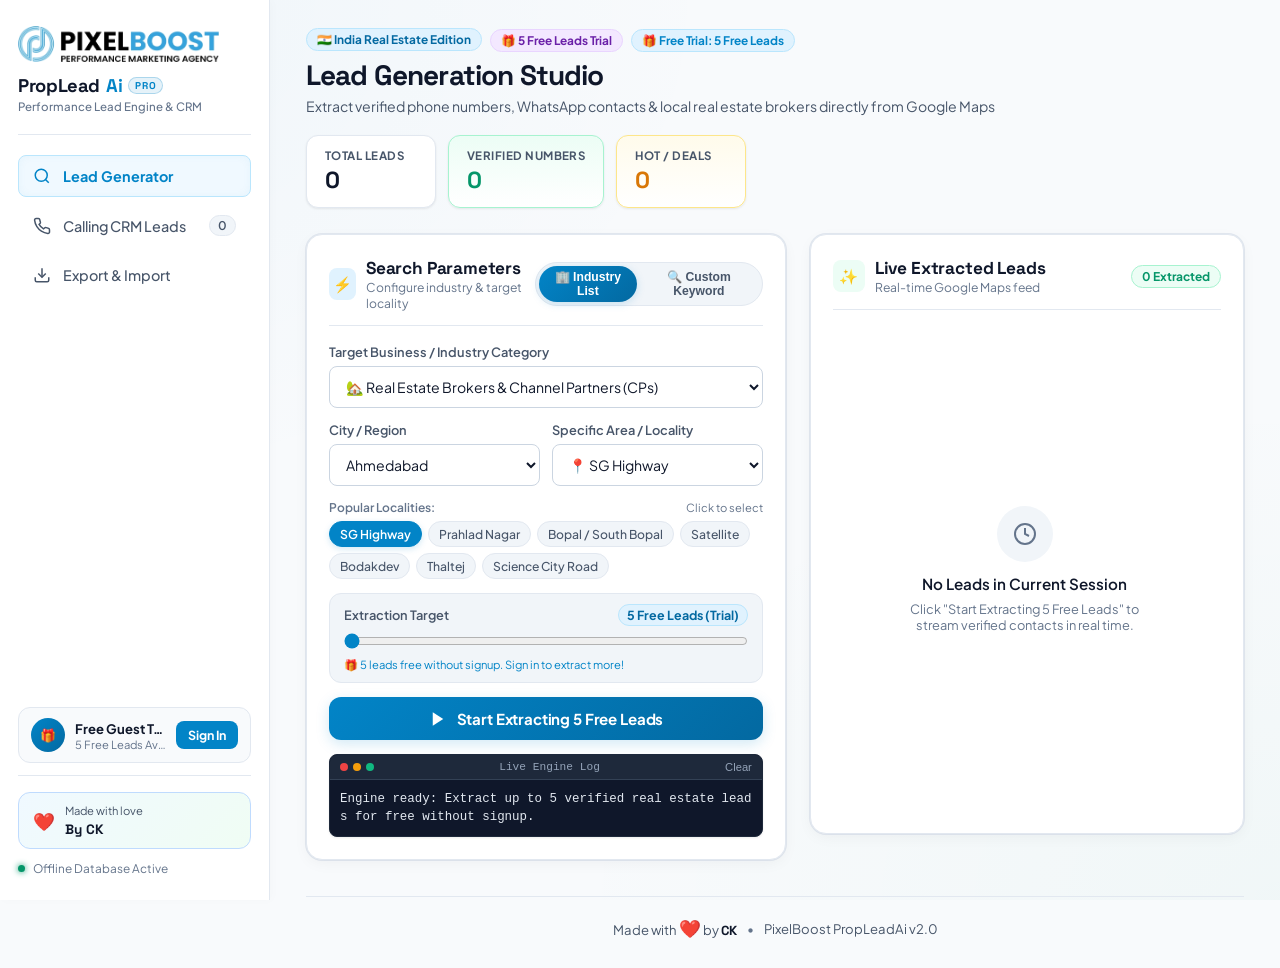
==== commit 50f90c68: "Enhance telecalling sheets export description Updated description for telecalling sheets export." ====
--- a/static/index.html
+++ b/static/index.html
@@ -444,7 +444,7 @@
                 <span class="card-icon-tag">📥</span>
                 <div>
                   <h3>Telecalling Sheets</h3>
-                  <p>Export formatted sheets for callers</p>
+                  <p>Export formatted sheets for callers. Downloaded leads are cleared from your online list, so keep the file safe.</p>
                 </div>
               </div>
             </div>
@@ -781,6 +781,10 @@
 
           <!-- Customers Table -->
           <div class="crm-table-container mt-4">
+            <div style="display: flex; justify-content: space-between; align-items: center; margin-bottom: 12px; padding: 0 4px;">
+              <h4 style="font-size: 1rem; color: var(--text-main); font-weight: 700;">👥 Registered Customer Directory</h4>
+              <span class="text-dim" style="font-size: 0.8rem;" id="admin-users-count-label">0 Users registered</span>
+            </div>
             <table class="crm-table" id="admin-users-table">
               <thead>
                 <tr>
@@ -802,6 +806,34 @@
               </tbody>
             </table>
           </div>
+
+          <!-- Payment Orders History Table -->
+          <div class="crm-table-container mt-4" style="margin-top: 28px;">
+            <div style="display: flex; justify-content: space-between; align-items: center; margin-bottom: 12px; padding: 0 4px;">
+              <h4 style="font-size: 1rem; color: var(--text-main); font-weight: 700;">💳 PhonePe & Online Payment History</h4>
+              <span class="text-dim" style="font-size: 0.8rem;" id="admin-payments-count-label">0 Transactions</span>
+            </div>
+            <table class="crm-table" id="admin-payments-table">
+              <thead>
+                <tr>
+                  <th>Order ID / Txn Ref</th>
+                  <th>Customer Name & Email</th>
+                  <th>Plan Purchased</th>
+                  <th>Leads Added</th>
+                  <th>Amount (INR)</th>
+                  <th>Payment Status</th>
+                  <th>Date & Time</th>
+                </tr>
+              </thead>
+              <tbody id="admin-payments-table-body">
+                <tr>
+                  <td colspan="7" style="text-align: center; padding: 30px; color: var(--text-dim);">
+                    Loading payment records...
+                  </td>
+                </tr>
+              </tbody>
+            </table>
+          </div>
         </div>
       </section>
 
@@ -876,10 +908,136 @@
 
         <div class="modal-contact-help">
           <span>Need custom leads volume or bank transfer? Chat with CK on WhatsApp:</span>
-          <a href="https://wa.me/919999999999?text=Hi%20CK,%20I%20am%20interested%20in%20buying%20PixelBoost%20PropLeadAi%20Lead%20Credits" target="_blank" class="btn-wa-inline" id="modal-wa-link">
+          <a href="https://wa.me/919737857495?text=Hi%20CK,%20I%20am%20interested%20in%20buying%20PixelBoost%20PropLeadAi%20Lead%20Credits" target="_blank" class="btn-wa-inline" id="modal-wa-link">
             💬 Chat with CK on WhatsApp
           </a>
         </div>
+      </div>
+    </div>
+  </div>
+
+  <!-- Modal: PhonePe & Payment Checkout Options -->
+  <div class="modal-overlay hidden" id="checkout-payment-modal">
+    <div class="modal-card" style="max-width: 500px;">
+      <div class="modal-header">
+        <div style="display: flex; align-items: center; gap: 10px;">
+          <span style="font-size: 1.6rem;">💳</span>
+          <div>
+            <h3 id="pay-modal-title">Complete Your Plan Order</h3>
+            <p class="modal-subtitle">Secure payment processed via PhonePe Payment Gateway</p>
+          </div>
+        </div>
+        <button class="modal-close" id="btn-close-pay-modal">&times;</button>
+      </div>
+
+      <div style="margin-top: 16px;">
+        <!-- Order Summary Card -->
+        <div style="background: #f8fafc; border: 1.5px solid #e2e8f0; border-radius: var(--radius-md); padding: 16px 20px; margin-bottom: 20px;">
+          <div style="display: flex; justify-content: space-between; align-items: center; margin-bottom: 8px;">
+            <span style="font-size: 0.85rem; color: var(--text-dim);">Selected Plan:</span>
+            <strong id="pay-summary-plan-name" style="font-size: 1.05rem; color: var(--primary);">Growth Plan</strong>
+          </div>
+          <div style="display: flex; justify-content: space-between; align-items: center; margin-bottom: 8px;">
+            <span style="font-size: 0.85rem; color: var(--text-dim);">Lead Credits:</span>
+            <strong id="pay-summary-leads-count" style="font-size: 0.95rem; color: var(--success);">50 Verified Leads</strong>
+          </div>
+          <div style="display: flex; justify-content: space-between; align-items: center; padding-top: 8px; border-top: 1px dashed #cbd5e1;">
+            <span style="font-weight: 600; color: var(--text-main);">Total Payable (INR):</span>
+            <strong id="pay-summary-total-price" style="font-size: 1.4rem; font-weight: 800; color: var(--text-main);">₹499</strong>
+          </div>
+        </div>
+
+        <!-- PhonePe Direct PG Button -->
+        <button type="button" class="btn-hero full-width" id="btn-pay-phonepe" style="background: linear-gradient(135deg, #5f259f, #7c3aed); border: none; padding: 14px; font-size: 1.02rem; font-weight: 700; box-shadow: 0 4px 14px rgba(95, 37, 159, 0.35); margin-bottom: 12px; display: flex; align-items: center; justify-content: center; gap: 8px;">
+          <span>⚡ Pay via PhonePe / UPI / Cards</span>
+        </button>
+        <p style="text-align: center; font-size: 0.76rem; color: var(--text-dim); margin-bottom: 16px;">
+          🔒 256-Bit Encrypted • UPI, GPay, Paytm, QR, NetBanking & Cards Supported
+        </p>
+
+        <!-- Secondary Option: WhatsApp Concierge -->
+        <div style="text-align: center; border-top: 1px solid #f1f5f9; padding-top: 12px;">
+          <button type="button" class="btn-text-link" id="btn-pay-whatsapp" style="font-size: 0.84rem; color: var(--text-dim); text-decoration: underline;">
+            💬 Need custom invoice or bank NEFT? Pay via WhatsApp Concierge
+          </button>
+        </div>
+      </div>
+    </div>
+  </div>
+
+  <!-- Modal: Sign In / Create Account Required to Buy Plan -->
+  <div class="modal-overlay hidden" id="auth-checkout-modal">
+    <div class="modal-card auth-modal-card" style="max-width: 480px;">
+      <div class="modal-header">
+        <div style="display: flex; align-items: center; gap: 10px;">
+          <span style="font-size: 1.6rem;">🔐</span>
+          <div>
+            <h3 id="auth-modal-title">Sign In or Register to Buy Plan</h3>
+            <p class="modal-subtitle" id="auth-modal-subtitle">Login or create your customer account so your lead credits are instantly activated.</p>
+          </div>
+        </div>
+        <button class="modal-close" id="btn-close-auth-modal">&times;</button>
+      </div>
+
+      <div class="auth-modal-body" style="margin-top: 16px;">
+        <!-- Selected Plan Summary Banner -->
+        <div class="checkout-plan-summary-box" id="checkout-plan-summary" style="background: #f0f9ff; border: 1px solid #bae6fd; border-radius: var(--radius-md); padding: 14px 18px; margin-bottom: 16px;">
+          <div style="display: flex; justify-content: space-between; align-items: center;">
+            <div>
+              <strong id="auth-summary-plan-name" style="font-size: 1rem; color: var(--text-main);">⭐ Professional Plan</strong>
+              <div id="auth-summary-plan-leads" style="font-size: 0.78rem; color: var(--text-dim);">100 Verified Leads</div>
+            </div>
+            <div id="auth-summary-plan-price" style="font-size: 1.3rem; font-weight: 800; color: var(--primary);">₹999</div>
+          </div>
+        </div>
+
+        <!-- Auth Mode Toggle -->
+        <div class="mode-toggle-group" style="margin-bottom: 16px;">
+          <button type="button" class="mode-btn active" id="tab-btn-auth-login">🔑 Sign In</button>
+          <button type="button" class="mode-btn" id="tab-btn-auth-register">✨ Create Account</button>
+        </div>
+
+        <!-- Sign In Form -->
+        <form id="modal-login-form" class="clean-form">
+          <div class="form-row">
+            <label class="form-label">Registered Email</label>
+            <input type="email" id="modal-login-email" class="text-field" placeholder="you@company.com" required>
+          </div>
+          <div class="form-row">
+            <label class="form-label">Password</label>
+            <input type="password" id="modal-login-password" class="text-field" placeholder="Your password" required>
+          </div>
+          <button type="submit" class="btn-hero full-width mt-3" id="btn-modal-login-submit">
+            <span>Sign In & Proceed to Payment</span>
+          </button>
+        </form>
+
+        <!-- Quick Register Form (Hidden by default) -->
+        <form id="modal-register-form" class="clean-form hidden">
+          <div class="form-grid-2">
+            <div class="form-row">
+              <label class="form-label">Your Name</label>
+              <input type="text" id="modal-reg-name" class="text-field" placeholder="e.g. Rahul Sharma" required>
+            </div>
+            <div class="form-row">
+              <label class="form-label">Company (Optional)</label>
+              <input type="text" id="modal-reg-company" class="text-field" placeholder="e.g. Skyline Realty">
+            </div>
+          </div>
+          <div class="form-grid-2">
+            <div class="form-row">
+              <label class="form-label">Email Address</label>
+              <input type="email" id="modal-reg-email" class="text-field" placeholder="you@company.com" required>
+            </div>
+            <div class="form-row">
+              <label class="form-label">Password</label>
+              <input type="password" id="modal-reg-password" class="text-field" placeholder="Min 6 characters" required>
+            </div>
+          </div>
+          <button type="submit" class="btn-hero full-width mt-3" id="btn-modal-reg-submit">
+            <span>Create Account & Proceed to Payment</span>
+          </button>
+        </form>
       </div>
     </div>
   </div>
@@ -947,6 +1105,8 @@
         </div>
       </form>
     </div>
+  </div>
+
   <!-- Toast Notification Container -->
   <div class="toast-wrapper" id="toast-container"></div>
 
--- a/static/style.css
+++ b/static/style.css
@@ -2013,5 +2013,145 @@
   background: #15803d;
 }
 
+/* Blurred Locked Leads Preview */
+.blurred-stream-wrapper {
+  position: relative;
+  margin-top: 14px;
+  border-radius: var(--radius-md);
+  overflow: hidden;
+}
+
+.blurred-lead-card {
+  filter: blur(4.5px);
+  opacity: 0.55;
+  user-select: none;
+  pointer-events: none;
+  margin-bottom: 10px;
+}
+
+.locked-lead-overlay {
+  position: absolute;
+  inset: 0;
+  background: linear-gradient(180deg, rgba(248, 250, 252, 0.5) 0%, rgba(248, 250, 252, 0.95) 100%);
+  display: flex;
+  flex-direction: column;
+  align-items: center;
+  justify-content: center;
+  padding: 24px;
+  text-align: center;
+  z-index: 10;
+  border-radius: var(--radius-md);
+  border: 1.5px dashed #cbd5e1;
+}
+
+.locked-lock-icon {
+  font-size: 2rem;
+  margin-bottom: 8px;
+  animation: bounceLock 2s infinite ease-in-out;
+}
+
+@keyframes bounceLock {
+  0%, 100% { transform: translateY(0); }
+  50% { transform: translateY(-4px); }
+}
+
+.locked-lead-title {
+  font-family: var(--font-brand);
+  font-size: 1.05rem;
+  font-weight: 800;
+  color: var(--text-main);
+  margin-bottom: 4px;
+}
+
+.locked-lead-desc {
+  font-size: 0.82rem;
+  color: var(--text-dim);
+  max-width: 380px;
+  margin-bottom: 14px;
+  line-height: 1.4;
+}
+
+.btn-unlock-leads-cta {
+  background: linear-gradient(135deg, #0284c7 0%, #0369a1 100%);
+  color: #ffffff;
+  border: none;
+  border-radius: var(--radius-pill);
+  padding: 10px 22px;
+  font-size: 0.86rem;
+  font-weight: 800;
+  cursor: pointer;
+  box-shadow: 0 4px 14px rgba(2, 132, 199, 0.35);
+  transition: all 0.2s ease;
+  display: inline-flex;
+  align-items: center;
+  gap: 8px;
+}
+.btn-unlock-leads-cta:hover {
+  transform: translateY(-2px);
+  box-shadow: 0 6px 18px rgba(2, 132, 199, 0.45);
+}
+
+/* Blurred CRM Table Rows */
+.blurred-row td {
+  filter: blur(4px);
+  opacity: 0.5;
+  user-select: none;
+  pointer-events: none;
+}
+
+.locked-crm-banner {
+  background: #fffbeb;
+  border: 1px solid #fde68a;
+  border-radius: var(--radius-md);
+  padding: 14px 18px;
+  margin-top: 14px;
+  display: flex;
+  align-items: center;
+  justify-content: space-between;
+  gap: 12px;
+  flex-wrap: wrap;
+}
+.locked-crm-left {
+  display: flex;
+  align-items: center;
+  gap: 10px;
+}
+.locked-crm-text h4 {
+  font-size: 0.9rem;
+  font-weight: 800;
+  color: #92400e;
+}
+.locked-crm-text p {
+  font-size: 0.78rem;
+  color: #b45309;
+}
+.btn-crm-unlock {
+  background: #0284c7;
+  color: #ffffff;
+  border: none;
+  padding: 8px 16px;
+  border-radius: var(--radius-pill);
+  font-size: 0.8rem;
+  font-weight: 700;
+  cursor: pointer;
+  white-space: nowrap;
+}
+.btn-crm-unlock:hover {
+  background: #0369a1;
+}
+
+/* Locked Extractor Button State */
+.btn-hero.btn-locked {
+  background: #fef3c7;
+  color: #92400e;
+  border: 1.5px solid #fde68a;
+  cursor: pointer;
+}
+.btn-hero.btn-locked:hover {
+  background: #fde68a;
+  transform: translateY(-1px);
+}
+
 .hidden { display: none !important; }
 
+
